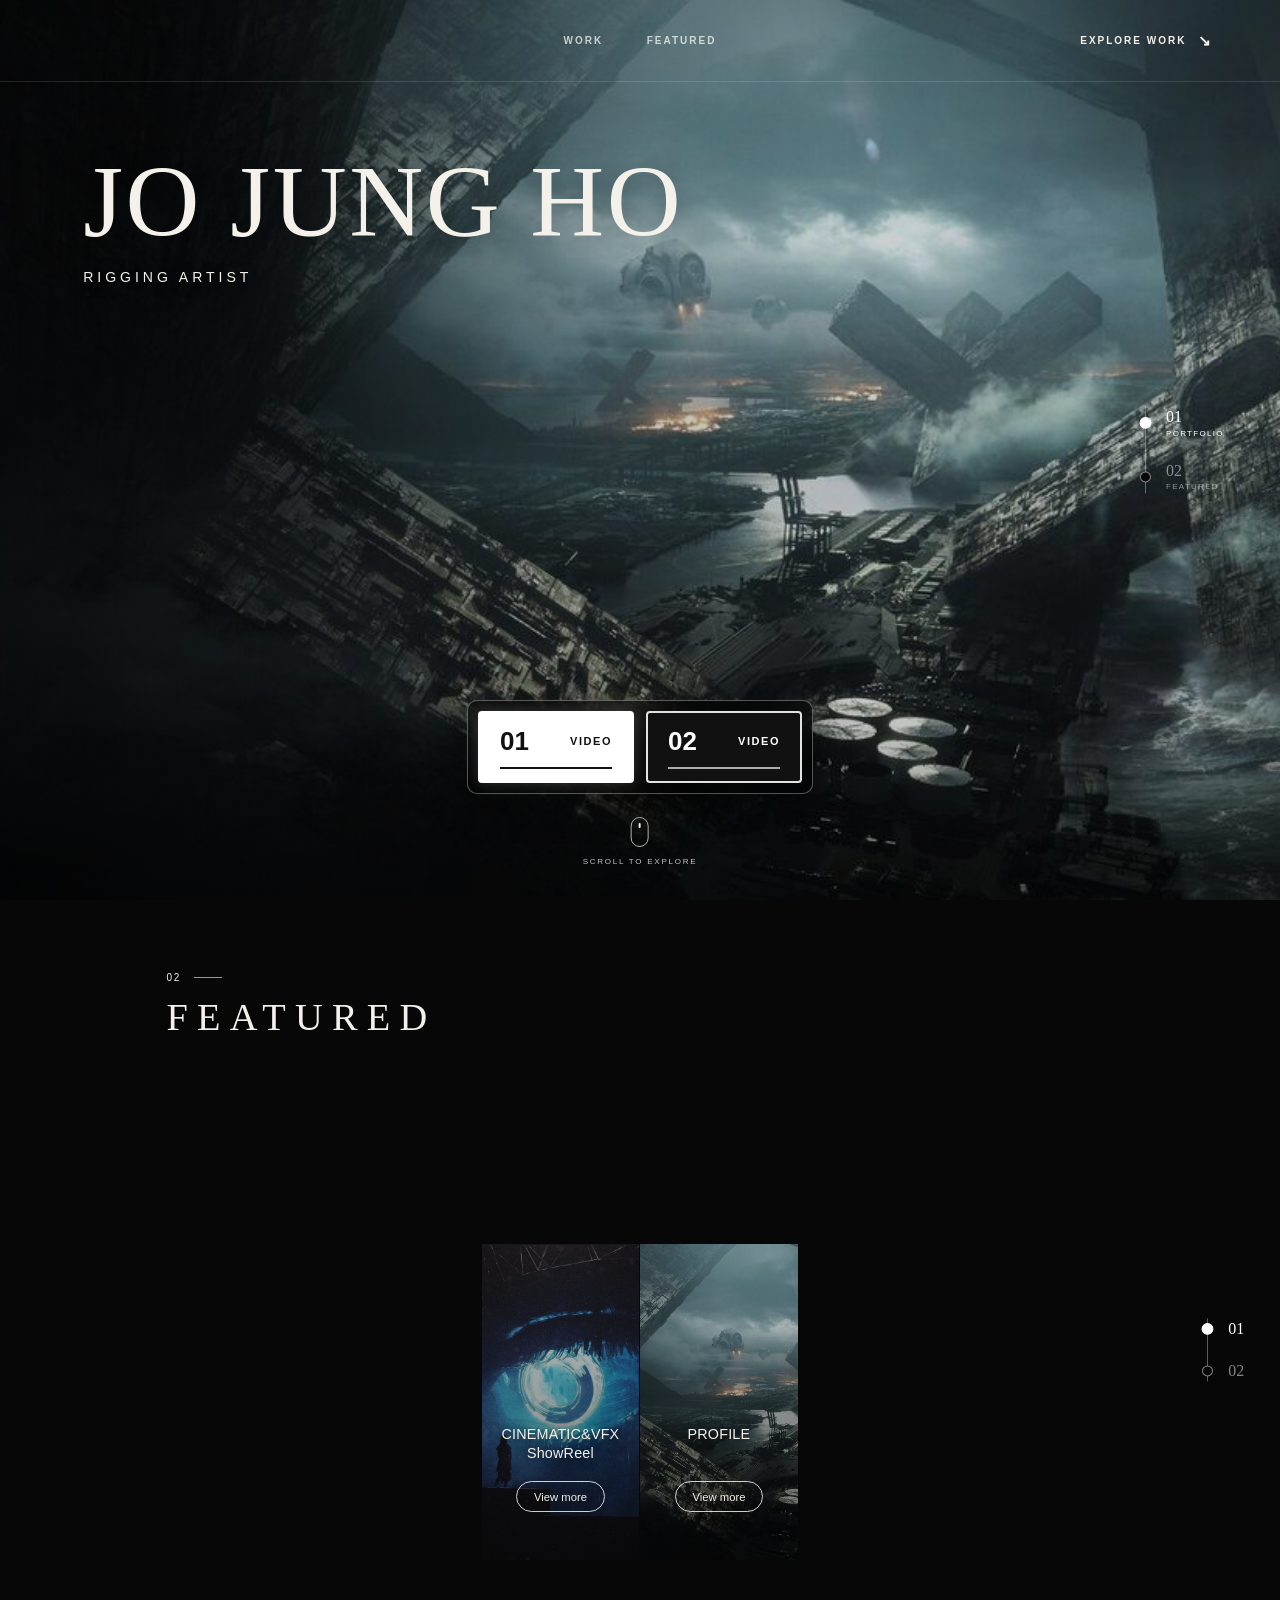
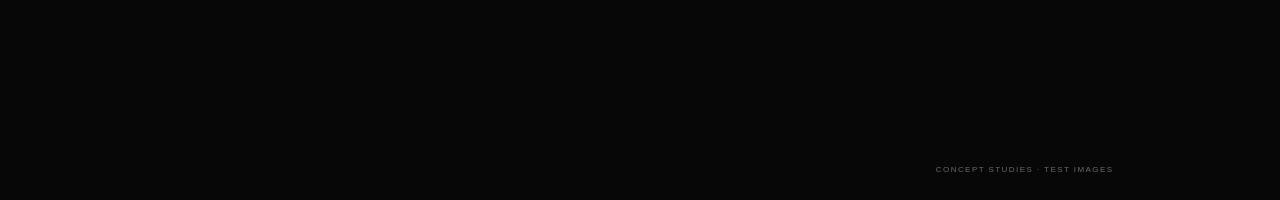
==== index.html @ 609982d5 "https://github.com/jojungho/portfolio8487.git" ====
<!doctype html>
<html lang="en">
  <head>
    <meta charset="UTF-8" />
    <meta name="viewport" content="width=device-width, initial-scale=1" />
    <meta name="theme-color" content="#080808" />
    <meta name="description" content="Jo Jung Ho — Rigging Artist." />
    <title>JO JUNG HO — Rigging Artist</title>
    <link rel="preload" as="image" href="assets/hero-concept.png" fetchpriority="high" />
    <link rel="stylesheet" href="styles.css" />
    <script src="script.js" defer></script>
    <script type="module" src="hero-reels.js"></script>
  </head>
  <body>
    <header class="site-header site-header--home" aria-label="Main navigation">
      <nav class="main-nav">
        <a href="#portfolio">WORK</a>
        <a href="#featured">FEATURED</a>
      </nav>
      <a class="header-contact" href="#featured">EXPLORE WORK <span aria-hidden="true">↘</span></a>
    </header>

    <main>
      <section class="hero page-section" id="portfolio" aria-labelledby="hero-title">
        <div class="hero__poster" role="img" aria-label="A vast ruined sci-fi structure overlooking a misty landscape"></div>
        <video class="hero__video" id="hero-video" data-hero-reel data-src="assets/videos/hero-reel.mp4" muted loop playsinline preload="none" poster="assets/hero-concept.png" aria-hidden="true"></video>
        <video class="hero__video" id="hero-video-2" data-hero-reel data-src="assets/videos/hero-reel-02.mp4" muted loop playsinline preload="none" poster="assets/projects/creature-rigging.png" aria-hidden="true"></video>
        <div class="hero__shade" aria-hidden="true"></div>

        <div class="hero__copy">
          <h1 id="hero-title">JO JUNG HO</h1>
          <p class="hero__role">RIGGING ARTIST</p>
        </div>

        <div class="hero-reels" role="group" aria-label="배경 영상 선택">
          <button class="hero-reels__button is-active" type="button" data-reel-index="0" aria-controls="hero-video" aria-pressed="true" aria-label="첫 번째 배경 영상 선택"><span class="hero-reels__number">01</span><span class="hero-reels__label">VIDEO</span><span class="hero-reels__line" aria-hidden="true"></span></button>
          <button class="hero-reels__button" type="button" data-reel-index="1" aria-controls="hero-video-2" aria-pressed="false" aria-label="두 번째 배경 영상 선택"><span class="hero-reels__number">02</span><span class="hero-reels__label">VIDEO</span><span class="hero-reels__line" aria-hidden="true"></span></button>
        </div>
        <p class="hero-reels__status" id="hero-reel-status" role="status"></p>

        <a class="scroll-cue" href="#featured" aria-label="Scroll to featured work">
          <span class="scroll-cue__mouse"><span></span></span>
          <span class="scroll-cue__label">SCROLL TO EXPLORE</span>
        </a>

        <nav class="section-steps" aria-label="Page sections">
          <a class="section-step is-active" href="#portfolio" data-step="portfolio" aria-current="location">
            <span class="section-step__dot"></span><span class="section-step__number">01</span><span class="section-step__label">PORTFOLIO</span>
          </a>
          <span class="section-steps__line" aria-hidden="true"></span>
          <a class="section-step" href="#featured" data-step="featured">
            <span class="section-step__dot"></span><span class="section-step__number">02</span><span class="section-step__label">FEATURED</span>
          </a>
        </nav>
      </section>

      <section class="featured page-section" id="featured" aria-labelledby="featured-title">
        <div class="featured__inner">
          <div class="featured__heading">
            <div>
              <p class="section-index"><span>02</span><span class="section-index__rule"></span></p>
              <h2 id="featured-title">FEATURED</h2>
            </div>
          </div>

          <div class="project-strip" aria-label="Featured projects">
            <a class="project-card" href="projects/creature-rigging.html" aria-label="Explore CINEMATIC&amp;VFX ShowReel">
              <img class="project-card__image" src="assets/projects/creature-rigging.png" alt="Blue science-fiction eye with a small silhouetted figure" loading="lazy" width="750" height="934" />
              <span class="project-card__content"><span class="project-card__title"><span class="project-card__title-line">CINEMATIC&amp;VFX</span><span class="project-card__title-line">ShowReel</span></span><span class="project-card__action">View more</span></span>
            </a>
            <a class="project-card" href="projects/cloth-simulation.html" aria-label="Explore PROFILE">
              <img class="project-card__image" src="assets/projects/cloth-simulation.png" alt="A ruined science-fiction city shrouded in mist beneath massive structures" loading="lazy" width="1200" height="675" />
              <span class="project-card__content"><span class="project-card__title">PROFILE</span><span class="project-card__action">View more</span></span>
            </a>
          </div>

          <p class="featured__note">CONCEPT STUDIES · TEST IMAGES</p>
        </div>

        <nav class="section-steps section-steps--featured" aria-label="Page sections">
          <a class="section-step" href="#portfolio" data-step="portfolio">
            <span class="section-step__dot"></span><span class="section-step__number">01</span><span class="section-step__label">PORTFOLIO</span>
          </a>
          <span class="section-steps__line" aria-hidden="true"></span>
          <a class="section-step is-active" href="#featured" data-step="featured" aria-current="location">
            <span class="section-step__dot"></span><span class="section-step__number">02</span><span class="section-step__label">FEATURED</span>
          </a>
        </nav>
      </section>
    </main>

  </body>
</html>
---- styles.css ----
:root {
  color-scheme: dark;
  --black: #070707;
  --white: #f4f1eb;
  --muted: rgba(244, 241, 235, 0.62);
  --line: rgba(244, 241, 235, 0.34);
  --serif: 'Bodoni MT', 'Times New Roman', serif;
  --sans: 'Arial', 'Malgun Gothic', sans-serif;
  --featured-width: min(74vw, 1200px);
}

* { box-sizing: border-box; }
[hidden] { display: none !important; }
html { scroll-behavior: smooth; scroll-snap-type: y proximity; background: var(--black); }
body { margin: 0; min-width: 320px; background: var(--black); color: var(--white); font-family: var(--sans); }
body, button, a { -webkit-tap-highlight-color: transparent; }
a { color: inherit; text-decoration: none; }
button { color: inherit; font: inherit; }
::selection { background: #a8462b; color: white; }

.site-header {
  position: absolute;
  z-index: 10;
  top: 0;
  left: 0;
  width: 100%;
  min-height: 82px;
  padding: 0 clamp(24px, 5.2vw, 88px);
  display: flex;
  align-items: center;
  justify-content: space-between;
  border-bottom: 1px solid rgba(255, 255, 255, 0.12);
}
.wordmark { font-family: var(--serif); font-size: 25px; letter-spacing: -0.08em; }
.wordmark span { color: #e4a36f; }
.main-nav { display: flex; gap: clamp(22px, 3.4vw, 56px); margin-left: 8vw; }
.main-nav a, .header-contact { font-size: 10px; font-weight: 600; letter-spacing: 0.2em; transition: color 180ms ease; }
.main-nav a { color: rgba(255, 255, 255, 0.72); }
.main-nav a:hover, .header-contact:hover { color: #e8a779; }
.header-contact { display: inline-flex; align-items: center; gap: 12px; }
.header-contact span { font-size: 15px; }
.site-header--home { justify-content: flex-end; }
.site-header--home .main-nav { position: absolute; left: 50%; margin-left: 0; transform: translateX(-50%); }

.page-section { position: relative; min-height: 100svh; scroll-snap-align: start; overflow: hidden; }
.hero { display: grid; align-items: center; isolation: isolate; background: #171413 url('assets/hero-concept.png') center 54% / cover no-repeat; }
.hero__poster, .hero__video, .hero__shade { position: absolute; inset: 0; width: 100%; height: 100%; }
.hero__poster { z-index: -3; background: url('assets/hero-concept.png') center 54% / cover no-repeat; }
.hero__video { z-index: -2; object-fit: cover; object-position: center 54%; opacity: 0; transition: opacity 600ms ease; }
.hero__video.is-live { opacity: 1; }
.hero__youtube { position: absolute; inset: 0; z-index: -2; overflow: hidden; opacity: 0; pointer-events: none; transition: opacity 600ms ease; }
.hero__youtube.is-live { opacity: 1; }
.hero__youtube iframe { position: absolute; top: 50%; left: 50%; border: 0; transform: translate(-50%, -50%); }
@media (prefers-reduced-motion: reduce) { .hero__youtube { transition: none; } }
.hero__shade { z-index: -1; background: linear-gradient(90deg, rgba(0,0,0,.62) 0%, rgba(0,0,0,.25) 44%, rgba(0,0,0,.08) 100%), linear-gradient(0deg, rgba(0,0,0,.36), transparent 24%, transparent 76%, rgba(0,0,0,.22)); }
.hero__copy { position: absolute; top: clamp(120px, 17svh, 180px); left: clamp(30px, 6.5vw, 112px); width: min(780px, 78vw); margin: 0; padding: 0; text-align: left; text-shadow: 0 2px 24px rgba(0,0,0,.28); }
.eyebrow { margin: 0 0 18px; color: rgba(255,255,255,.7); font-size: 9px; font-weight: 500; letter-spacing: .28em; }
.hero h1 { margin: 0 0 18px; font-family: var(--serif); font-size: clamp(56px, 8vw, 128px); font-weight: 400; line-height: .96; letter-spacing: .025em; }
.hero__role { margin: 0; font-size: clamp(11px, 1.1vw, 15px); font-weight: 500; letter-spacing: .28em; }
.hero__role--secondary { margin-top: 9px; color: rgba(255,255,255,.78); font-size: clamp(10px, .9vw, 12px); letter-spacing: .34em; }

.hero-reels { position: absolute; z-index: 6; left: 50%; bottom: max(106px, calc(env(safe-area-inset-bottom) + 90px)); transform: translateX(-50%); display: flex; gap: 12px; padding: 10px; border: 1px solid rgba(255,255,255,.32); border-radius: 10px; background: rgba(0,0,0,.64); backdrop-filter: blur(14px); box-shadow: 0 10px 36px rgba(0,0,0,.48); }
.hero-reels__button { min-width: 156px; min-height: 72px; display: grid; grid-template-columns: auto 1fr; align-items: center; column-gap: 20px; row-gap: 12px; padding: 15px 20px 12px; border: 2px solid rgba(255,255,255,.88); border-radius: 4px; background: #111; color: #fff; cursor: pointer; transition: background 220ms ease, color 220ms ease, border-color 220ms ease; }
.hero-reels__number { font-size: 26px; font-weight: 600; font-variant-numeric: tabular-nums; line-height: 1; }
.hero-reels__label { font-size: 11px; font-weight: 600; letter-spacing: .14em; text-align: right; }
.hero-reels__line { grid-column: 1 / -1; height: 2px; background: currentColor; opacity: .65; }
.hero-reels__button:hover { color: white; border-color: #fff; background: #303030; }
.hero-reels__button.is-active { color: #111; border-color: #fff; background: #fff; box-shadow: 0 0 16px rgba(255,255,255,.18); }
.hero-reels__button.is-active .hero-reels__line { opacity: 1; }
.hero-reels__button:focus-visible { outline: 2px solid white; outline-offset: 5px; }
.hero-reels__status { position: absolute; width: 1px; height: 1px; margin: -1px; overflow: hidden; clip-path: inset(50%); white-space: nowrap; }

.scroll-cue { position: absolute; bottom: 34px; left: 50%; display: grid; justify-items: center; gap: 10px; transform: translateX(-50%); color: rgba(255,255,255,.76); }
.scroll-cue__mouse { width: 18px; height: 30px; display: grid; justify-items: center; border: 1px solid rgba(255,255,255,.7); border-radius: 12px; padding-top: 5px; }
.scroll-cue__mouse span { width: 2px; height: 5px; border-radius: 2px; background: white; animation: scroll-dot 1.5s ease-in-out infinite; }
.scroll-cue__label { font-size: 8px; letter-spacing: .22em; }
@keyframes scroll-dot { 0%, 100% { transform: translateY(0); opacity: .9; } 65% { transform: translateY(7px); opacity: .1; } }

.section-steps { position: absolute; z-index: 5; top: 50%; right: clamp(20px, 4.4vw, 76px); display: flex; flex-direction: column; gap: 0; transform: translateY(-50%); }
.section-steps::before { position: absolute; top: 10px; bottom: 10px; left: 5px; width: 1px; background: rgba(255,255,255,.34); content: ''; }
.section-step { position: relative; display: grid; grid-template-columns: 14px auto; grid-template-rows: auto auto; column-gap: 12px; padding: 12px 0; color: rgba(255,255,255,.5); transition: color 180ms ease; }
.section-step:hover, .section-step.is-active { color: white; }
.section-step__dot { z-index: 1; grid-column: 1; grid-row: 1 / span 2; align-self: center; width: 11px; height: 11px; border: 1px solid currentColor; border-radius: 50%; background: var(--black); transition: background 180ms ease, transform 180ms ease; }
.section-step.is-active .section-step__dot { background: white; transform: scale(1.08); }
.section-step__number { grid-column: 2; font-family: var(--serif); font-size: 16px; line-height: 1.1; }
.section-step__label { grid-column: 2; margin-top: 3px; font-size: 8px; letter-spacing: .16em; }

.featured { display: grid; align-items: stretch; background: var(--black); isolation: isolate; }
.featured__inner { width: 100%; min-height: 100svh; padding: clamp(58px, 8vh, 94px) 0 26px; display: flex; flex-direction: column; align-items: center; }
.featured__heading { width: var(--featured-width); display: flex; justify-content: space-between; align-items: end; }
.section-index { display: flex; align-items: center; gap: 13px; margin: 0 0 12px; font-size: 10px; letter-spacing: .18em; }
.section-index__rule { width: 28px; height: 1px; background: rgba(255,255,255,.58); }
.featured h2 { margin: 0; font-family: var(--serif); font-size: clamp(26px, 3vw, 42px); font-weight: 400; letter-spacing: .24em; }
.featured__intro { margin: 0 0 2px; color: var(--muted); font-size: 11px; line-height: 1.8; letter-spacing: .04em; text-align: right; }
.project-strip { width: calc(var(--featured-width) / 3); aspect-ratio: 1 / 1; margin: auto 0; display: grid; grid-template-columns: repeat(2, minmax(0, 1fr)); overflow: visible; background: #151515; }
.project-card { --card-scale: 1; --card-tilt-y: 0deg; position: relative; isolation: isolate; z-index: 0; min-width: 0; display: flex; align-items: end; overflow: hidden; padding: clamp(10px, 1.1vw, 18px); border-right: 1px solid #080808; text-align: center; transform-origin: center; transform: perspective(850px) rotateY(var(--card-tilt-y)) scale(var(--card-scale)); transition: transform 400ms cubic-bezier(.2,.65,.3,1), box-shadow 400ms ease; }
.project-card:last-child { border-right: 0; }
.project-card::after { content: ''; position: absolute; inset: 0; z-index: -1; background: linear-gradient(180deg, rgba(0,0,0,.16) 25%, rgba(0,0,0,.28) 55%, rgba(0,0,0,.5) 100%); }
.project-card__image { position: absolute; inset: 0; z-index: -2; width: 100%; height: 100%; object-fit: cover; object-position: center; filter: brightness(.85); }
.project-card:focus-visible { --card-scale: 1.06; outline: 2px solid white; outline-offset: 3px; z-index: 3; }
.project-card__content { position: absolute; right: 8%; bottom: 15%; left: 8%; display: grid; justify-items: center; gap: clamp(14px, 1.5vw, 24px); }
.project-card__title { min-height: 2.6em; display: block; font-family: var(--sans); font-size: clamp(12px, 1.12vw, 18px); font-weight: 400; letter-spacing: .015em; line-height: 1.3; text-shadow: 0 1px 12px rgba(0,0,0,.55); }
.project-card__title-line { display: block; white-space: nowrap; }
.project-card__action { max-width: 100%; min-height: 31px; display: inline-flex; align-items: center; justify-content: center; padding: 6px clamp(12px, 1.3vw, 22px); border: 1px solid rgba(255,255,255,.8); border-radius: 999px; font-size: clamp(10px, .88vw, 14px); font-weight: 400; letter-spacing: 0; white-space: nowrap; background: transparent; }
@media (hover: hover) and (pointer: fine) {
  .project-card:hover { --card-scale: 1.06; z-index: 3; box-shadow: 0 10px 28px rgba(0,0,0,.22); }
  .project-card.is-tilting { transition: transform 160ms ease-out, box-shadow 400ms ease; }
}
.featured__note { width: var(--featured-width); margin: 0; color: rgba(255,255,255,.4); font-size: 8px; letter-spacing: .18em; text-align: right; }
.section-steps--featured { right: 2.8vw; }
.section-steps--featured .section-step__label { display: none; }

@media (min-width: 1500px) {
  :root { --featured-width: min(72vw, 1200px); }
}

@media (max-width: 900px) {
  .site-header { min-height: 68px; padding-inline: 24px; }
  .main-nav { gap: 20px; margin-left: 0; }
  .main-nav a, .header-contact { font-size: 8px; letter-spacing: .14em; }
  .header-contact { display: none; }
  .hero__copy { width: min(78vw, 680px); top: clamp(112px, 18svh, 170px); left: 8vw; }
  .section-steps { right: 18px; }
  .section-step { column-gap: 8px; }
  .section-step__label { font-size: 7px; }
  .featured__heading, .featured__note { width: 84vw; }
  .project-strip { width: 56vw; aspect-ratio: auto; height: min(52svh, 500px); padding-block: 20px; grid-template-columns: repeat(2, minmax(28vw, 1fr)); overflow-x: auto; overflow-y: hidden; scroll-snap-type: x mandatory; scrollbar-width: thin; scrollbar-color: #4a4a4a #111; background: transparent; }
  .project-card { padding: 18px; scroll-snap-align: start; }
  .project-card__title { font-size: 15px; }
  .project-card__action { min-height: 32px; padding-inline: 18px; font-size: 12px; }
  .section-steps--featured { right: 12px; }
}

@media (max-width: 620px) {
  html { scroll-snap-type: y proximity; }
  .site-header { min-height: 64px; padding-inline: 18px; }
  .wordmark { font-size: 21px; }
  .main-nav { gap: 14px; }
  .main-nav a { font-size: 7px; letter-spacing: .1em; }
  .hero { background-position: 56% center; }
  .hero__poster { background-position: 56% center; }
  .hero__video { object-position: 56% center; }
  .hero__shade { background: linear-gradient(90deg, rgba(0,0,0,.58), rgba(0,0,0,.15)), linear-gradient(0deg, rgba(0,0,0,.42), transparent 30%); }
  .hero__copy { width: 86vw; top: clamp(110px, 20svh, 160px); left: 7vw; }
  .eyebrow { font-size: 7px; margin-bottom: 14px; }
  .hero h1 { font-size: clamp(44px, 13vw, 72px); }
  .hero__role { font-size: 9px; letter-spacing: .18em; }
  .hero__role--secondary { font-size: 8px; }
  .hero-reels { bottom: max(94px, calc(env(safe-area-inset-bottom) + 82px)); gap: 10px; padding: 8px; }
  .hero-reels__button { min-width: 128px; min-height: 64px; padding: 13px 16px 10px; column-gap: 15px; row-gap: 10px; }
  .hero-reels__number { font-size: 23px; }
  .hero-reels__label { font-size: 10px; }
  .scroll-cue { bottom: 23px; }
  .scroll-cue__label { font-size: 7px; }
  .section-steps { right: 12px; }
  .section-step { grid-template-columns: 12px auto; column-gap: 6px; padding-block: 9px; }
  .section-step__dot { width: 9px; height: 9px; }
  .section-step__number { font-size: 13px; }
  .section-step__label { max-width: 54px; font-size: 6px; letter-spacing: .08em; }
  .featured__inner { min-height: 100svh; padding: 76px 0 22px; }
  .featured__heading { width: calc(100% - 48px); align-items: end; }
  .featured h2 { font-size: 26px; letter-spacing: .18em; }
  .featured__intro { max-width: 46%; font-size: 8px; line-height: 1.6; }
  .section-index { margin-bottom: 8px; font-size: 8px; }
  .section-index__rule { width: 20px; }
  .project-strip { width: calc(100% - 48px); height: 56svh; max-height: 560px; grid-template-columns: repeat(2, minmax(62vw, 1fr)); }
  .project-card { padding: 20px; }
  .project-card__content { gap: 22px; }
  .project-card__title { font-size: 19px; letter-spacing: .015em; }
  .project-card__action { min-height: 36px; padding-inline: 22px; font-size: 14px; }
  .featured__note { width: calc(100% - 48px); font-size: 6px; letter-spacing: .1em; }
  .section-steps--featured { right: 6px; }
  .section-steps--featured .section-step__number { display: none; }
}

@media (prefers-reduced-motion: reduce) {
  *, *::before, *::after { scroll-behavior: auto !important; animation-duration: .01ms !important; animation-iteration-count: 1 !important; transition-duration: .01ms !important; }
  .project-card { --card-tilt-y: 0deg !important; }
}
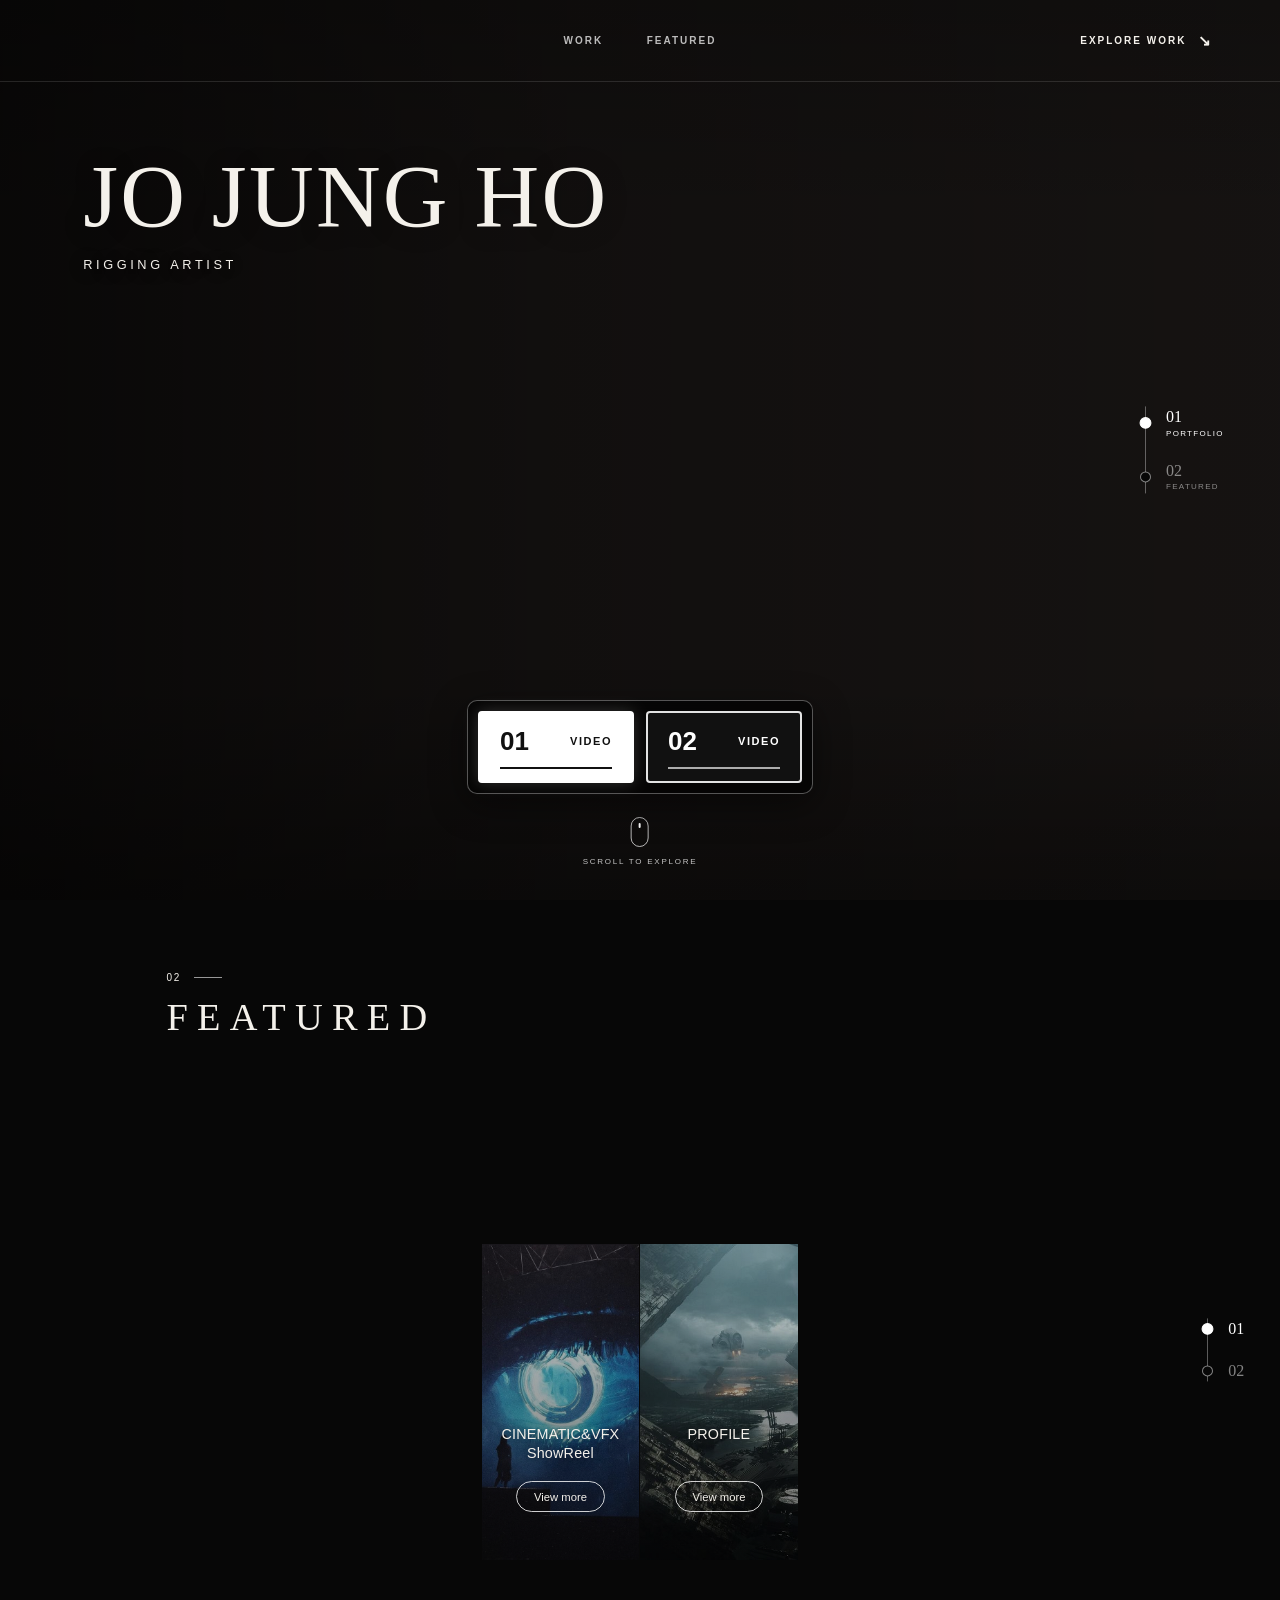
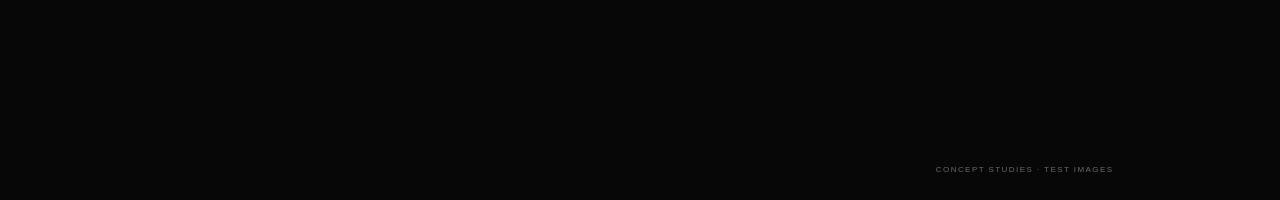
==== commit 593d9d01: "Add local portfolio support" ====
--- a/index.html
+++ b/index.html
@@ -6,7 +6,6 @@
     <meta name="theme-color" content="#080808" />
     <meta name="description" content="Jo Jung Ho — Rigging Artist." />
     <title>JO JUNG HO — Rigging Artist</title>
-    <link rel="preload" as="image" href="assets/hero-concept.png" fetchpriority="high" />
     <link rel="stylesheet" href="styles.css" />
     <script src="script.js" defer></script>
     <script type="module" src="hero-reels.js"></script>
@@ -22,9 +21,9 @@
 
     <main>
       <section class="hero page-section" id="portfolio" aria-labelledby="hero-title">
-        <div class="hero__poster" role="img" aria-label="A vast ruined sci-fi structure overlooking a misty landscape"></div>
-        <video class="hero__video" id="hero-video" data-hero-reel data-src="assets/videos/hero-reel.mp4" muted loop playsinline preload="none" poster="assets/hero-concept.png" aria-hidden="true"></video>
-        <video class="hero__video" id="hero-video-2" data-hero-reel data-src="assets/videos/hero-reel-02.mp4" muted loop playsinline preload="none" poster="assets/projects/creature-rigging.png" aria-hidden="true"></video>
+        <div class="hero__poster" aria-hidden="true"></div>
+        <video class="hero__video" id="hero-video" data-hero-reel data-src="assets/videos/hero-reel.mp4" muted loop playsinline preload="none" aria-hidden="true"></video>
+        <video class="hero__video" id="hero-video-2" data-hero-reel data-src="assets/videos/hero-reel-02.mp4" muted loop playsinline preload="none" aria-hidden="true"></video>
         <div class="hero__shade" aria-hidden="true"></div>
 
         <div class="hero__copy">
--- a/styles.css
+++ b/styles.css
@@ -43,9 +43,9 @@
 .site-header--home .main-nav { position: absolute; left: 50%; margin-left: 0; transform: translateX(-50%); }
 
 .page-section { position: relative; min-height: 100svh; scroll-snap-align: start; overflow: hidden; }
-.hero { display: grid; align-items: center; isolation: isolate; background: #171413 url('assets/hero-concept.png') center 54% / cover no-repeat; }
+.hero { display: grid; align-items: center; isolation: isolate; background: #171413; }
 .hero__poster, .hero__video, .hero__shade { position: absolute; inset: 0; width: 100%; height: 100%; }
-.hero__poster { z-index: -3; background: url('assets/hero-concept.png') center 54% / cover no-repeat; }
+.hero__poster { z-index: -3; background: #171413; }
 .hero__video { z-index: -2; object-fit: cover; object-position: center 54%; opacity: 0; transition: opacity 600ms ease; }
 .hero__video.is-live { opacity: 1; }
 .hero__youtube { position: absolute; inset: 0; z-index: -2; overflow: hidden; opacity: 0; pointer-events: none; transition: opacity 600ms ease; }
@@ -55,8 +55,8 @@
 .hero__shade { z-index: -1; background: linear-gradient(90deg, rgba(0,0,0,.62) 0%, rgba(0,0,0,.25) 44%, rgba(0,0,0,.08) 100%), linear-gradient(0deg, rgba(0,0,0,.36), transparent 24%, transparent 76%, rgba(0,0,0,.22)); }
 .hero__copy { position: absolute; top: clamp(120px, 17svh, 180px); left: clamp(30px, 6.5vw, 112px); width: min(780px, 78vw); margin: 0; padding: 0; text-align: left; text-shadow: 0 2px 24px rgba(0,0,0,.28); }
 .eyebrow { margin: 0 0 18px; color: rgba(255,255,255,.7); font-size: 9px; font-weight: 500; letter-spacing: .28em; }
-.hero h1 { margin: 0 0 18px; font-family: var(--serif); font-size: clamp(56px, 8vw, 128px); font-weight: 400; line-height: .96; letter-spacing: .025em; }
-.hero__role { margin: 0; font-size: clamp(11px, 1.1vw, 15px); font-weight: 500; letter-spacing: .28em; }
+.hero h1 { margin: 0 0 18px; font-family: var(--serif); font-size: clamp(50px, 7vw, 112px); font-weight: 400; line-height: .96; letter-spacing: .025em; }
+.hero__role { margin: 0; font-size: clamp(10px, 1vw, 14px); font-weight: 500; letter-spacing: .28em; }
 .hero__role--secondary { margin-top: 9px; color: rgba(255,255,255,.78); font-size: clamp(10px, .9vw, 12px); letter-spacing: .34em; }
 
 .hero-reels { position: absolute; z-index: 6; left: 50%; bottom: max(106px, calc(env(safe-area-inset-bottom) + 90px)); transform: translateX(-50%); display: flex; gap: 12px; padding: 10px; border: 1px solid rgba(255,255,255,.32); border-radius: 10px; background: rgba(0,0,0,.64); backdrop-filter: blur(14px); box-shadow: 0 10px 36px rgba(0,0,0,.48); }
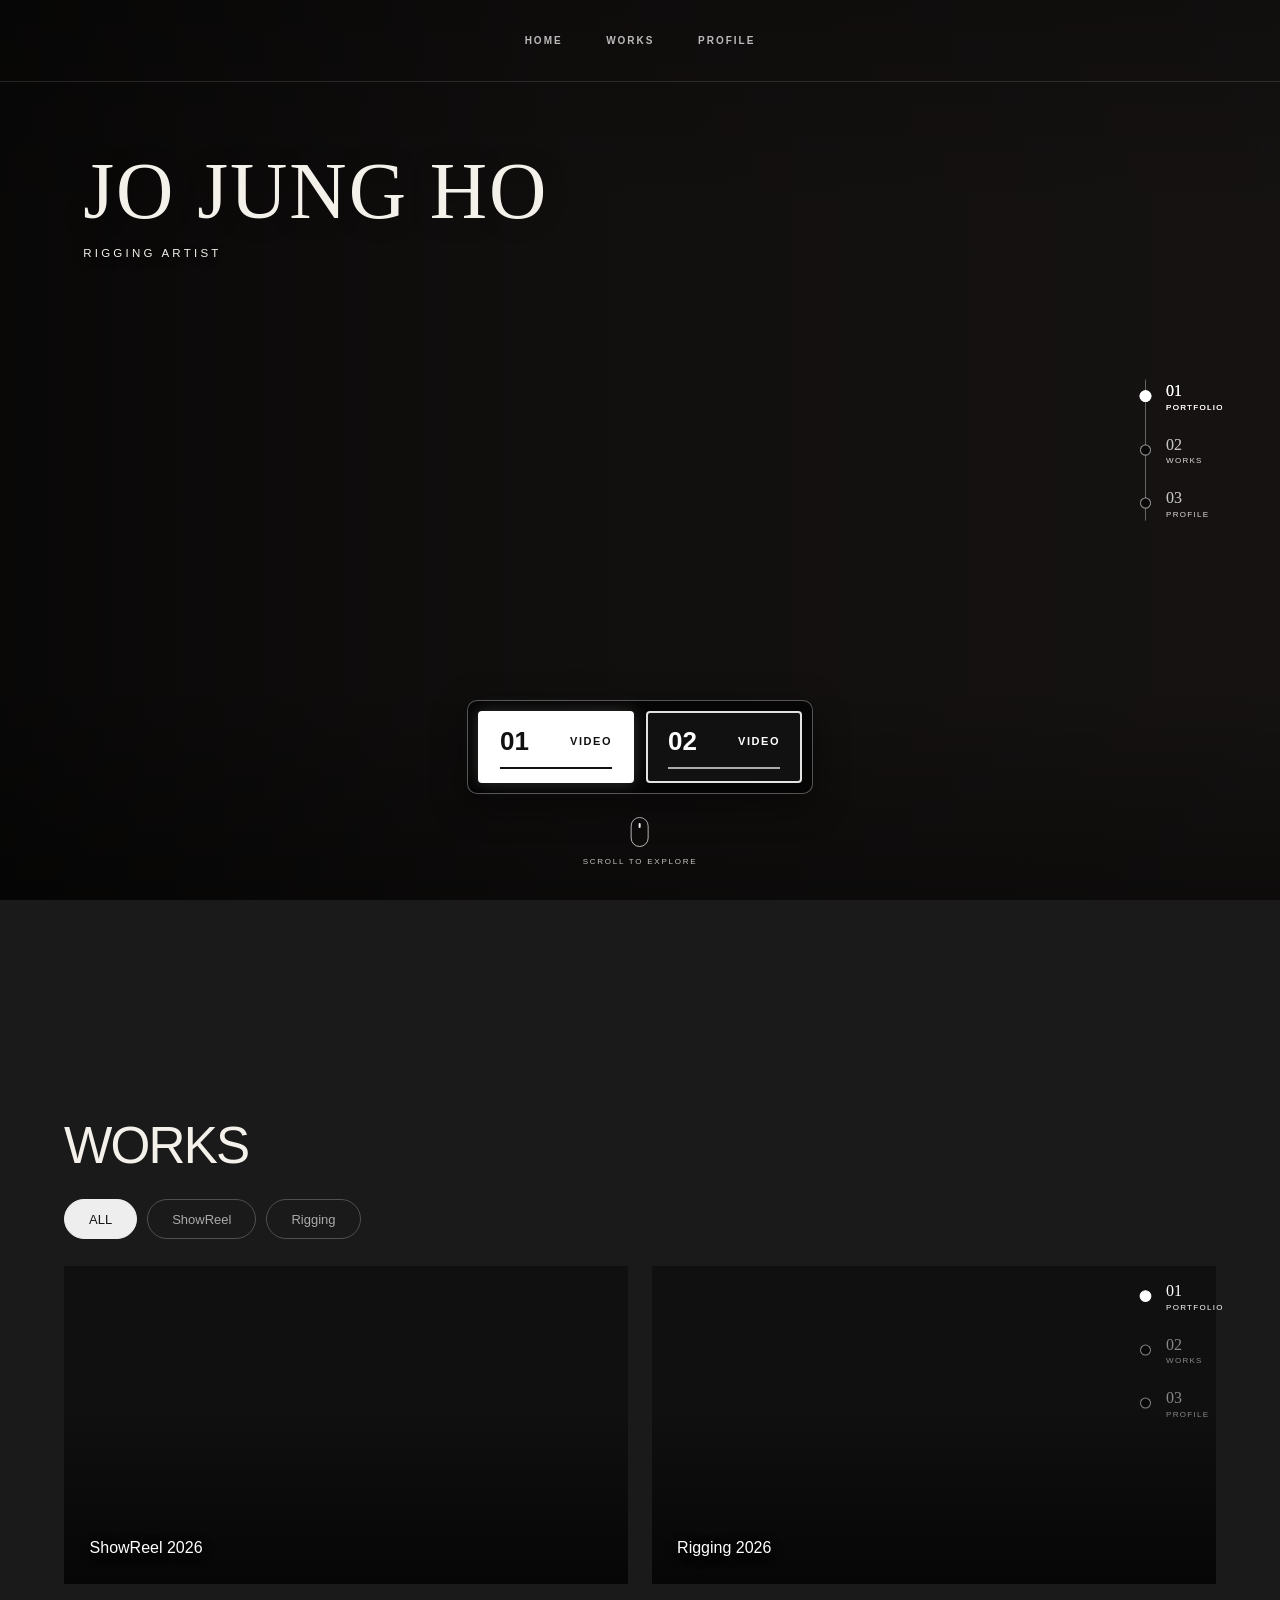
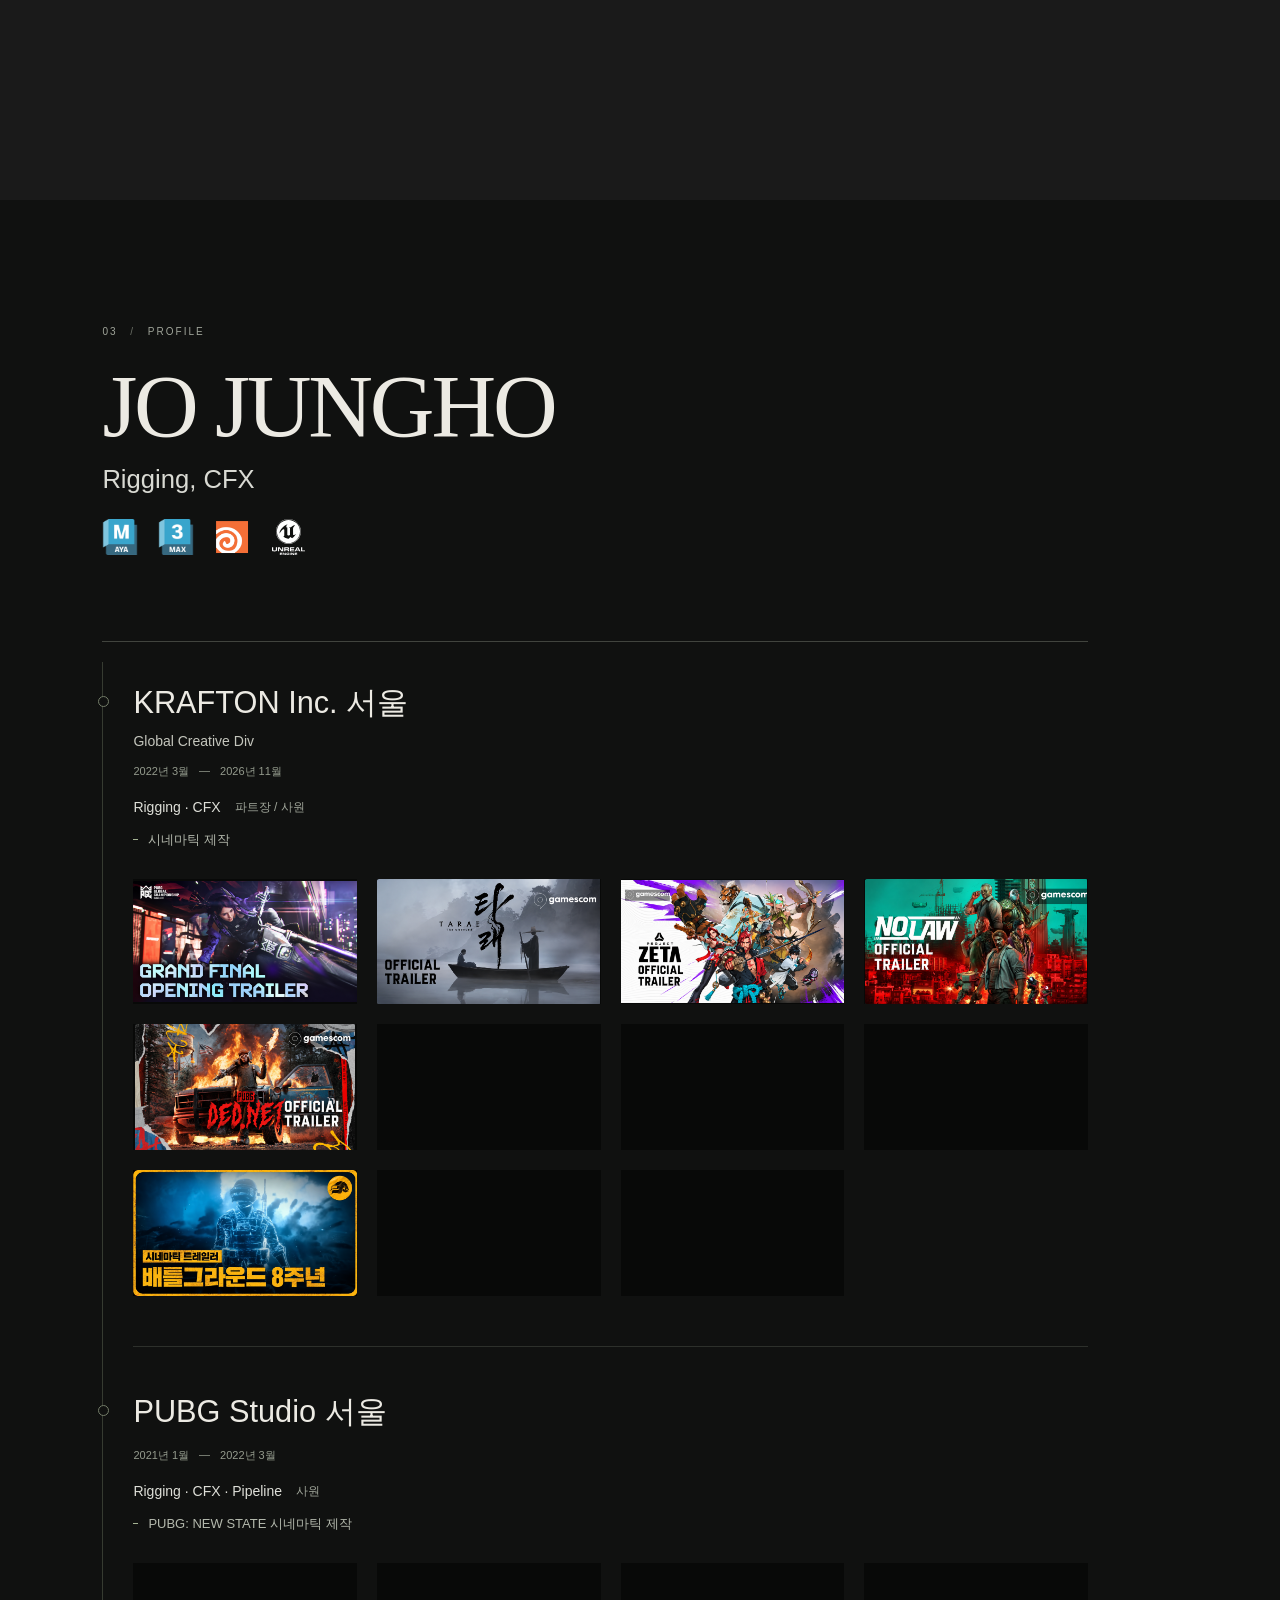
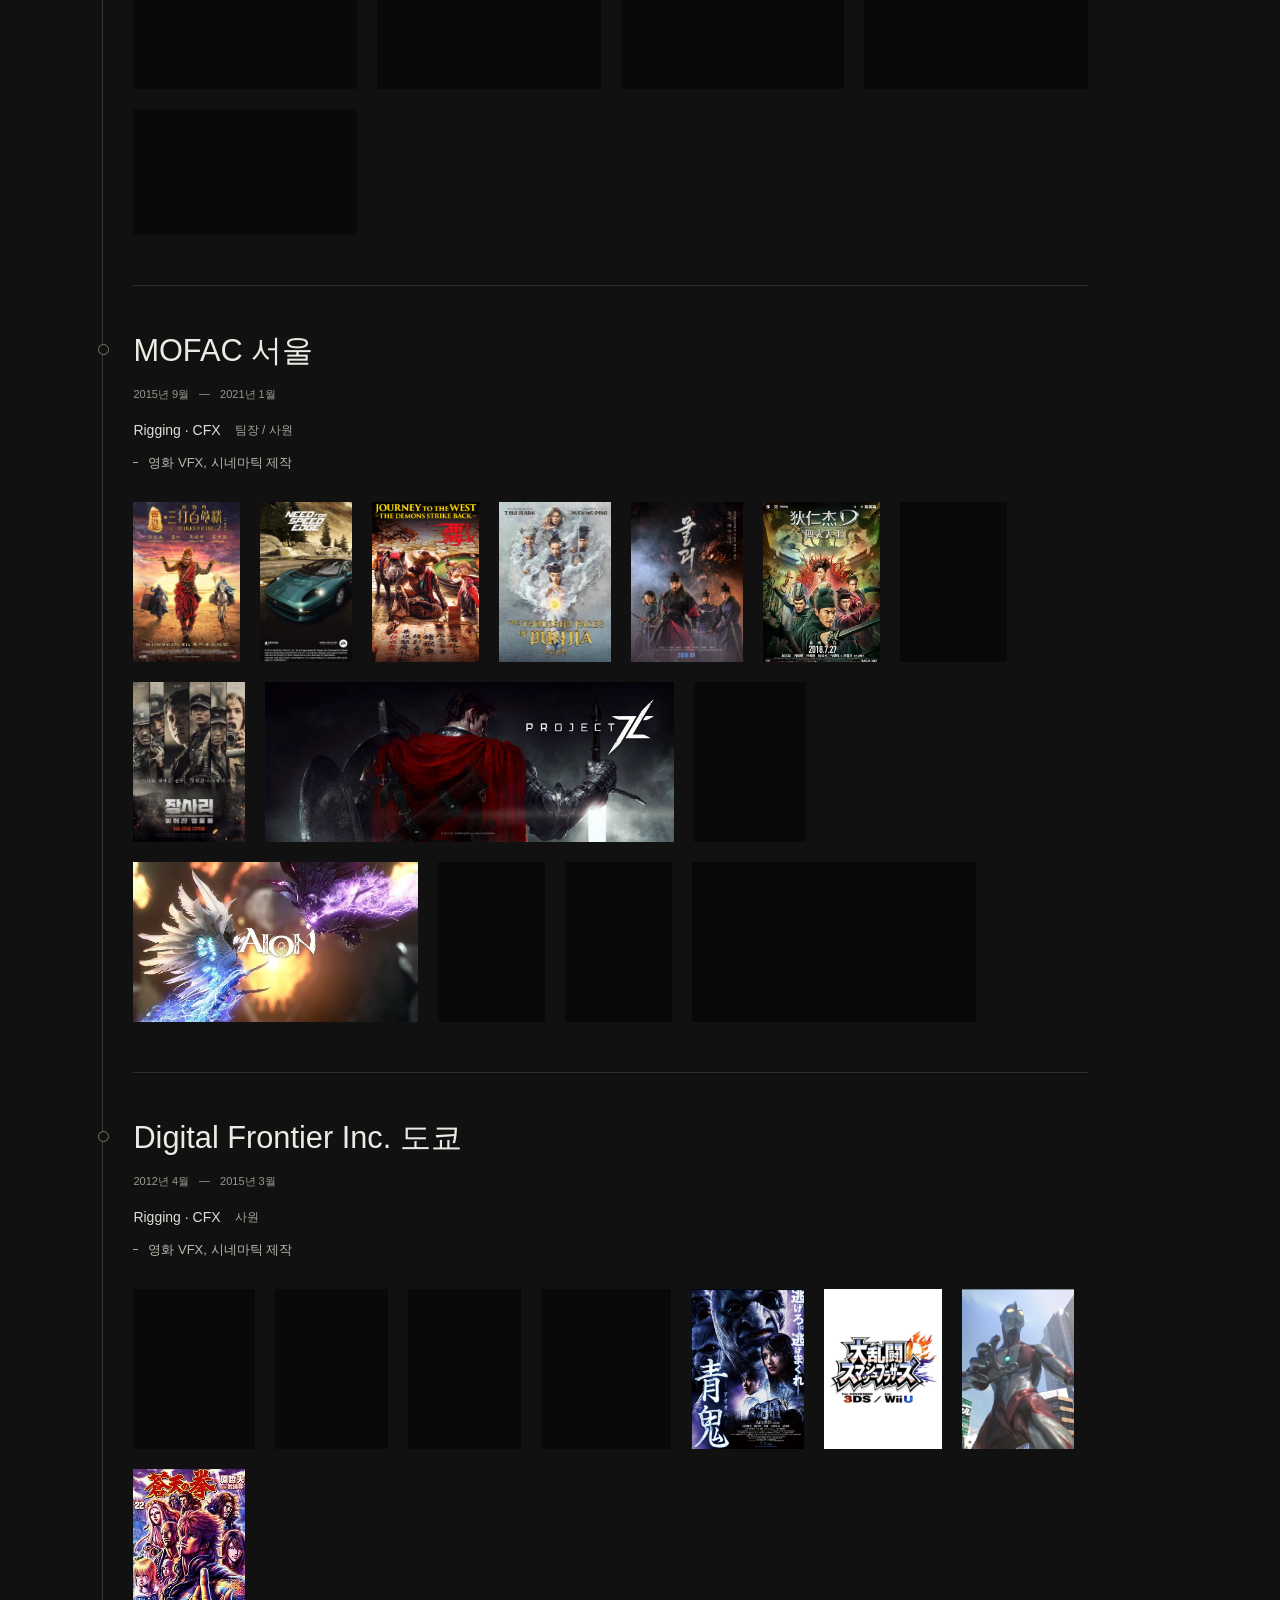
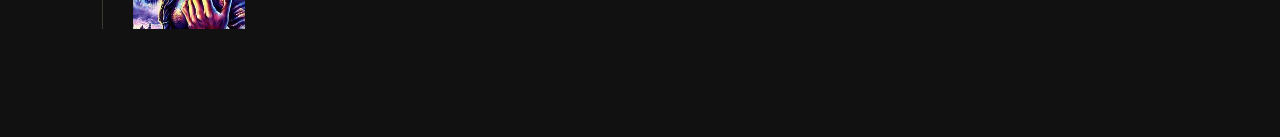
==== commit 26d040db: "Update portfolio layout and video visibility" ====
--- a/index.html
+++ b/index.html
@@ -6,17 +6,20 @@
     <meta name="theme-color" content="#080808" />
     <meta name="description" content="Jo Jung Ho — Rigging Artist." />
     <title>JO JUNG HO — Rigging Artist</title>
+    <link rel="stylesheet" href="project.css" />
     <link rel="stylesheet" href="styles.css" />
     <script src="script.js" defer></script>
     <script type="module" src="hero-reels.js"></script>
+    <script type="module" src="portfolio-content.js"></script>
+    <script type="module" src="profile-content.js"></script>
   </head>
   <body>
     <header class="site-header site-header--home" aria-label="Main navigation">
       <nav class="main-nav">
-        <a href="#portfolio">WORK</a>
-        <a href="#featured">FEATURED</a>
+        <a href="#portfolio">HOME</a>
+        <a href="#featured">WORKS</a>
+        <a href="#profile">PROFILE</a>
       </nav>
-      <a class="header-contact" href="#featured">EXPLORE WORK <span aria-hidden="true">↘</span></a>
     </header>
 
     <main>
@@ -48,42 +51,65 @@
           </a>
           <span class="section-steps__line" aria-hidden="true"></span>
           <a class="section-step" href="#featured" data-step="featured">
-            <span class="section-step__dot"></span><span class="section-step__number">02</span><span class="section-step__label">FEATURED</span>
+            <span class="section-step__dot"></span><span class="section-step__number">02</span><span class="section-step__label">WORKS</span>
+          </a>
+          <a class="section-step" href="#profile" data-step="profile">
+            <span class="section-step__dot"></span><span class="section-step__number">03</span><span class="section-step__label">PROFILE</span>
           </a>
         </nav>
       </section>
 
-      <section class="featured page-section" id="featured" aria-labelledby="featured-title">
-        <div class="featured__inner">
-          <div class="featured__heading">
-            <div>
-              <p class="section-index"><span>02</span><span class="section-index__rule"></span></p>
-              <h2 id="featured-title">FEATURED</h2>
-            </div>
+      <section class="project-works project-works--tiles home-works page-section" id="featured" aria-labelledby="works-title">
+        <div class="project-container">
+          <div class="works-heading">
+            <h2 id="works-title">WORKS</h2>
+            <a class="works-manage" href="admin/?category=game-cinematic" data-local-video-manager hidden>영상 관리 <span aria-hidden="true">↗</span></a>
           </div>
-
-          <div class="project-strip" aria-label="Featured projects">
-            <a class="project-card" href="projects/creature-rigging.html" aria-label="Explore CINEMATIC&amp;VFX ShowReel">
-              <img class="project-card__image" src="assets/projects/creature-rigging.png" alt="Blue science-fiction eye with a small silhouetted figure" loading="lazy" width="750" height="934" />
-              <span class="project-card__content"><span class="project-card__title"><span class="project-card__title-line">CINEMATIC&amp;VFX</span><span class="project-card__title-line">ShowReel</span></span><span class="project-card__action">View more</span></span>
-            </a>
-            <a class="project-card" href="projects/cloth-simulation.html" aria-label="Explore PROFILE">
-              <img class="project-card__image" src="assets/projects/cloth-simulation.png" alt="A ruined science-fiction city shrouded in mist beneath massive structures" loading="lazy" width="1200" height="675" />
-              <span class="project-card__content"><span class="project-card__title">PROFILE</span><span class="project-card__action">View more</span></span>
-            </a>
+          <div class="works-filters" role="group" aria-label="Works category" data-works-filters>
+            <button type="button" data-work-filter="all" aria-pressed="true" aria-controls="home-works-grid">ALL</button>
+            <button type="button" data-work-filter="showreel" aria-pressed="false" aria-controls="home-works-grid">ShowReel</button>
+            <button type="button" data-work-filter="rigging" aria-pressed="false" aria-controls="home-works-grid">Rigging</button>
           </div>
-
-          <p class="featured__note">CONCEPT STUDIES · TEST IMAGES</p>
+          <div class="works-grid works-grid--video works-grid--filterable" id="home-works-grid" data-works-category="game-cinematic" data-homepage-works></div>
+          <p class="works-empty" data-works-empty role="status" hidden>No works in this category yet.</p>
         </div>
-
-        <nav class="section-steps section-steps--featured" aria-label="Page sections">
+        <nav class="section-steps" aria-label="Page sections">
           <a class="section-step" href="#portfolio" data-step="portfolio">
             <span class="section-step__dot"></span><span class="section-step__number">01</span><span class="section-step__label">PORTFOLIO</span>
           </a>
           <span class="section-steps__line" aria-hidden="true"></span>
           <a class="section-step is-active" href="#featured" data-step="featured" aria-current="location">
-            <span class="section-step__dot"></span><span class="section-step__number">02</span><span class="section-step__label">FEATURED</span>
+            <span class="section-step__dot"></span><span class="section-step__number">02</span><span class="section-step__label">WORKS</span>
           </a>
+          <a class="section-step" href="#profile" data-step="profile">
+            <span class="section-step__dot"></span><span class="section-step__number">03</span><span class="section-step__label">PROFILE</span>
+          </a>
+        </nav>
+      </section>
+      <section class="home-profile page-section" id="profile" aria-labelledby="profile-title">
+        <div class="home-profile__content">
+          <div class="home-profile__intro">
+            <p class="home-profile__eyebrow">03 <span aria-hidden="true">/</span> PROFILE</p>
+            <h2 id="profile-title">JO JUNGHO</h2>
+            <p class="home-profile__specialty">Rigging, CFX</p>
+            <ul class="home-profile__software" aria-label="사용 소프트웨어">
+              <li><img src="assets/software/maya.png" alt="Maya" width="40" height="40" /></li>
+              <li><img src="assets/software/3ds-max.png" alt="3ds Max" width="40" height="40" /></li>
+              <li><img src="assets/software/houdini.png" alt="Houdini" width="40" height="40" /></li>
+              <li><img src="assets/software/unreal-engine.svg" alt="Unreal Engine" width="40" height="40" /></li>
+            </ul>
+          </div>
+          <section class="home-profile__experience" id="profile-experience" aria-label="경력 및 주요 작업">
+            <ol class="career-list" data-profile-careers>
+              <li class="career-entry"><article><h3>KRAFTON Inc.</h3><p>Rigging · CFX</p></article></li>
+            </ol>
+          </section>
+        </div>
+        <nav class="section-steps" aria-label="Page sections">
+          <a class="section-step" href="#portfolio" data-step="portfolio"><span class="section-step__dot"></span><span class="section-step__number">01</span><span class="section-step__label">PORTFOLIO</span></a>
+          <span class="section-steps__line" aria-hidden="true"></span>
+          <a class="section-step" href="#featured" data-step="featured"><span class="section-step__dot"></span><span class="section-step__number">02</span><span class="section-step__label">WORKS</span></a>
+          <a class="section-step is-active" href="#profile" data-step="profile" aria-current="location"><span class="section-step__dot"></span><span class="section-step__number">03</span><span class="section-step__label">PROFILE</span></a>
         </nav>
       </section>
     </main>
--- a/project.css
+++ b/project.css
@@ -0,0 +1,213 @@
+html { scroll-snap-type: none; }
+body.project-page { background: #151515; }
+.project-page a:focus-visible, .project-page button:focus-visible, .study-gallery__track:focus-visible { outline: 2px solid #f3eee5; outline-offset: 5px; }
+.skip-link { position: fixed; top: 12px; left: 12px; z-index: 100; padding: 12px 20px; background: #f3eee5; color: #151515; transform: translateY(-180%); }
+.skip-link:focus { transform: translateY(0); }
+.project-site-header { border-color: rgba(255,255,255,.18); }
+.project-site-header .wordmark { font-family: var(--sans); font-size: 13px; font-weight: 700; letter-spacing: .12em; }
+.project-site-header .main-nav { margin: 0; }
+.project-site-header .header-contact { font-size: 9px; }
+.project-hero { position: relative; min-height: 660px; height: 78svh; max-height: 1050px; display: flex; align-items: center; isolation: isolate; background: #161616; }
+.project-hero__image, .project-hero::after { position: absolute; inset: 0; width: 100%; height: 100%; }
+.project-hero__image { z-index: -2; object-fit: cover; object-position: center 48%; }
+.project-hero::after { content: ''; z-index: -1; background: linear-gradient(90deg, rgba(0,0,0,.64), rgba(0,0,0,.12) 78%), linear-gradient(0deg, rgba(0,0,0,.7), transparent 40%, rgba(0,0,0,.25)); }
+.project-hero__copy { width: min(1440px, 84%); margin: 0 auto; padding-top: 22px; padding-bottom: 50px; }
+.project-hero__eyebrow { margin: 0 0 22px; font-size: 10px; letter-spacing: .23em; color: rgba(255,255,255,.72); }
+.project-hero h1 { max-width: 900px; margin: 0 0 24px; font-size: clamp(56px, 6.8vw, 112px); line-height: .98; letter-spacing: -.055em; font-weight: 600; }
+.project-hero__subtitle { max-width: 440px; margin: 0; color: rgba(255,255,255,.86); font-size: 14px; line-height: 1.8; letter-spacing: .01em; }
+.project-hero--cinematic { overflow: hidden; }
+.project-hero--cinematic .project-hero__image { transform-origin: 60% 48%; animation: cinematic-background-reveal 6s cubic-bezier(.2,.55,.35,1) both; }
+.project-hero--cinematic .project-hero__copy { animation: cinematic-title-reveal 1.6s cubic-bezier(.22,.61,.36,1) .35s both; }
+.project-hero__initial { color: #00fdff; }
+@keyframes cinematic-background-reveal {
+  from { transform: scale(1.14); }
+  to { transform: scale(1); }
+}
+@keyframes cinematic-title-reveal {
+  from { opacity: 0; transform: translateY(32px); }
+  to { opacity: 1; transform: translateY(0); }
+}
+.category-nav { position: absolute; right: 0; bottom: 0; left: 0; display: grid; grid-template-columns: repeat(6, minmax(0,1fr)); padding-inline: 8%; border-top: 1px solid rgba(255,255,255,.2); background: rgba(0,0,0,.18); }
+.category-nav a { position: relative; min-height: 88px; display: flex; justify-content: center; align-items: center; gap: 12px; padding: 18px 12px; color: rgba(255,255,255,.56); font-size: 10px; font-weight: 600; line-height: 1.6; letter-spacing: .06em; text-align: center; transition: color 180ms ease, background 180ms ease; }
+.category-nav a:hover { color: #fff; background: rgba(255,255,255,.04); }
+.category-nav a[aria-current="page"] { color: #fff; }
+.category-nav a[aria-current="page"]::after { position: absolute; right: 15%; bottom: 0; left: 15%; height: 2px; content: ''; background: #fff; }
+.category-nav__index { color: rgba(255,255,255,.45); font-size: 8px; font-weight: 400; }
+.category-nav a[aria-disabled="true"], .category-nav a[aria-disabled="true"]:hover { color: rgba(255,255,255,.4); background: transparent; cursor: not-allowed; }
+.category-nav a[aria-disabled="true"] .category-nav__index { display: inline; }
+.category-lock-icon { position: relative; display: inline-block; flex: 0 0 auto; width: 11px; height: 9px; margin-top: 4px; border: 1px solid currentColor; border-radius: 2px; }
+.category-lock-icon::before { content: ''; position: absolute; left: 2px; top: -6px; width: 5px; height: 6px; border: 1px solid currentColor; border-bottom: 0; border-radius: 5px 5px 0 0; }
+.category-pager--locked { cursor: not-allowed; }
+.locked-page { background: #101010; }
+.locked-category { min-height: 100svh; display: flex; flex-direction: column; align-items: center; justify-content: center; gap: 24px; padding: 80px 24px; text-align: center; }
+.locked-category .category-lock-icon { color: #999; transform: scale(2); margin-bottom: 18px; }
+.locked-category__number { margin: 0; color: #777; font-size: 12px; letter-spacing: .2em; }
+.locked-category h1 { margin: 0; font-size: clamp(28px, 5vw, 52px); font-weight: 400; letter-spacing: .12em; }
+.locked-category__note { margin: 0 0 14px; color: #999; font-size: 14px; }
+.project-overview { padding: clamp(72px, 9vw, 150px) 0 0; background: #151515; }
+.project-container { width: min(1260px, 80%); margin-inline: auto; }
+.overview-heading { display: grid; grid-template-columns: 1.3fr 1fr; gap: 10%; align-items: end; }
+.project-kicker { margin: 0 0 24px; font-size: 9px; font-weight: 500; letter-spacing: .2em; color: #929292; }
+.overview-heading h2 { max-width: 650px; margin: 0; font-size: clamp(27px, 3vw, 47px); font-weight: 400; line-height: 1.3; letter-spacing: -.035em; }
+.overview-heading__text { max-width: 440px; padding-bottom: 2px; }
+.overview-heading__text p { margin: 0; color: #a4a4a4; font-size: 13px; line-height: 1.9; }
+.overview-heading__text .concept-label { margin-top: 24px; color: #757575; font-size: 8px; letter-spacing: .13em; }
+.study-gallery { margin-top: clamp(50px, 6.5vw, 100px); }
+.study-gallery__track { display: flex; gap: 22px; width: 100%; padding-inline: 14%; overflow-x: auto; overscroll-behavior-x: contain; scroll-snap-type: x mandatory; scrollbar-width: none; }
+.study-gallery__track::-webkit-scrollbar { display: none; }
+.study-gallery__slide { flex: 0 0 100%; min-width: 0; margin: 0; scroll-snap-align: center; }
+.study-gallery__frame { height: clamp(300px, 43vw, 690px); overflow: hidden; background: #252525; }
+.study-gallery__frame img { display: block; width: 100%; height: 100%; object-fit: cover; }
+.study-gallery__slide:nth-child(2) img { transform: scale(1.35); object-position: 35% 40%; }
+.study-gallery__slide:nth-child(3) img { transform: scale(1.7); object-position: 60% 35%; }
+.study-gallery figcaption { margin-top: 18px; color: #777; font-size: 9px; letter-spacing: .12em; }
+.gallery-controls { width: 72%; margin: 24px auto 0; display: flex; align-items: center; justify-content: space-between; }
+.gallery-status { color: #777; font-size: 10px; letter-spacing: .15em; }
+.gallery-status strong { color: #eee; font-weight: 400; }
+.gallery-arrows { display: flex; gap: 9px; }
+.gallery-arrow { width: 44px; height: 44px; border: 1px solid #595959; border-radius: 50%; background: transparent; font-size: 19px; cursor: pointer; transition: background 180ms ease; }
+.gallery-arrow:hover:not(:disabled) { color: #161616; background: #eee; }
+.gallery-arrow:disabled { opacity: .25; cursor: default; }
+.project-capabilities { display: grid; grid-template-columns: repeat(3, minmax(0,1fr)); gap: 50px; padding-block: clamp(70px, 8vw, 126px); }
+.capability { border-top: 1px solid #424242; padding-top: 22px; }
+.capability__number { display: block; margin-bottom: 26px; color: #686868; font-size: 9px; letter-spacing: .12em; }
+.capability h3 { margin: 0 0 14px; font-size: 17px; font-weight: 400; letter-spacing: -.02em; }
+.capability p { max-width: 260px; margin: 0; color: #929292; font-size: 12px; line-height: 1.8; }
+.project-works { padding-block: clamp(72px, 8vw, 120px); background: #0c0c0c; }
+.works-heading { display: flex; align-items: end; justify-content: space-between; gap: 24px; margin-bottom: 44px; }
+.works-heading h2 { margin: 0; font-size: clamp(34px, 4vw, 58px); font-weight: 400; letter-spacing: -.035em; }
+.works-heading p { margin: 0 0 6px; color: #818181; font-size: 9px; letter-spacing: .14em; }
+.works-manage { display: inline-flex; align-items: center; justify-content: center; gap: 16px; flex-shrink: 0; min-height: 44px; padding: 12px 22px; border: 1px solid #eee; border-radius: 999px; background: #eee; color: #151515; font-size: 14px; font-weight: 600; text-decoration: none; transition: background 180ms ease; }
+.works-manage[hidden] { display: none; }
+.works-manage:hover { background: #fff; }
+.works-manage:focus-visible { outline: 2px solid #fff; outline-offset: 5px; }
+.works-filters { display: flex; flex-wrap: wrap; gap: 10px; margin: -12px 0 32px; }
+.works-filters button { min-height: 40px; padding: 9px 24px; border: 1px solid #505050; border-radius: 999px; background: transparent; color: #aaa; font: inherit; font-size: 13px; cursor: pointer; transition: color 180ms ease, background 180ms ease, border-color 180ms ease; }
+.works-filters button:hover { border-color: #eee; color: #fff; }
+.works-filters button[aria-pressed="true"] { background: #eee; border-color: #eee; color: #151515; }
+.works-empty { margin: 24px 0; color: #999; font-size: 14px; }
+.work-study[hidden], .works-empty[hidden] { display: none; }
+.works-grid { display: grid; grid-template-columns: repeat(4, minmax(0,1fr)); gap: 24px; }
+.work-study { min-width: 0; }
+.work-study__button { display: block; width: 100%; padding: 0; border: 0; background: transparent; text-align: left; cursor: pointer; }
+.work-study__image { position: relative; display: block; overflow: hidden; aspect-ratio: 3 / 4; background: #222; }
+.work-study__image img { width: 100%; height: 100%; object-fit: cover; object-position: var(--crop, 50% 50%); transform: scale(var(--zoom, 1)); transition: transform 600ms cubic-bezier(.2,.7,.2,1), filter 600ms ease; }
+.work-study__image > video { display: block; width: 100%; height: 100%; object-fit: cover; background: #111; }
+.work-study__button:hover img, .work-study__button:focus-visible img { transform: scale(calc(var(--zoom, 1) * 1.045)); filter: brightness(1.08); }
+.work-study__image::after { position: absolute; right: 16px; bottom: 16px; display: grid; place-items: center; width: 30px; height: 30px; content: '↗'; border: 1px solid rgba(255,255,255,.6); border-radius: 50%; color: #fff; background: rgba(0,0,0,.16); opacity: 0; transition: opacity 200ms ease; }
+.work-study__button:hover .work-study__image::after, .work-study__button:focus-visible .work-study__image::after { opacity: 1; }
+.work-study__title { display: block; margin-top: 18px; color: #ddd; font-size: 12px; font-weight: 400; line-height: 1.5; }
+.work-study__meta { display: block; margin-top: 7px; color: #656565; font-size: 8px; letter-spacing: .13em; }
+.project-works--tiles { background: #1a1a1a; }
+.project-works--tiles .project-container { width: min(1600px, 90%); }
+.works-grid--video { grid-template-columns: repeat(auto-fit, minmax(min(100%, 360px), 1fr)); gap: clamp(16px, 1.8vw, 32px); }
+.works-grid--filterable { grid-template-columns: repeat(auto-fill, minmax(min(100%, 360px), 1fr)); }
+.works-grid--video .work-study__button { position: relative; isolation: isolate; }
+.works-grid--video .work-study__image { aspect-ratio: 16 / 9; }
+.work-study__preview { position: absolute; inset: 0; display: block; opacity: 0; pointer-events: none; transition: opacity 180ms ease; }
+.work-study__preview iframe { display: block; width: 100%; height: 100%; border: 0; pointer-events: none; }
+.work-study__button[data-preview-state="playing"] .work-study__preview { opacity: 1; }
+.works-grid--video .work-study__button[data-preview-state="playing"] .work-study__image::after,
+.works-grid--video .work-study__button[data-preview-state="playing"] .work-study__title { opacity: 0; }
+.works-grid--video .work-study__image::after { inset: 0; width: auto; height: auto; display: block; border: 0; border-radius: 0; content: ''; opacity: 1; background: linear-gradient(180deg, rgba(0,0,0,.08) 45%, rgba(0,0,0,.65) 100%); pointer-events: none; }
+.works-grid--video .work-study__title { position: absolute; right: 20px; bottom: clamp(20px, 2vw, 34px); left: clamp(18px, 2vw, 34px); margin: 0; color: #fff; font-size: clamp(14px, 1.25vw, 21px); line-height: 1.35; text-shadow: 0 2px 14px rgba(0,0,0,.4); pointer-events: none; }
+.works-grid--video .work-study__meta { position: absolute; top: 16px; left: 18px; margin: 0; color: rgba(255,255,255,.65); font-size: 7px; text-shadow: 0 1px 8px #000; pointer-events: none; }
+.project-footer { padding-block: 66px 28px; background: #050505; }
+.project-footer__nav { display: grid; grid-template-columns: 1fr auto 1fr; align-items: center; gap: 24px; padding-bottom: 58px; }
+.category-pager { display: grid; gap: 12px; }
+.category-pager--next { text-align: right; }
+.category-pager span { color: #666; font-size: 8px; letter-spacing: .17em; }
+.category-pager strong { color: #c8c8c8; font-size: 11px; font-weight: 400; letter-spacing: .05em; }
+.category-pager:hover strong { color: #fff; }
+.back-to-work { padding: 14px 20px; border: 1px solid #444; border-radius: 999px; font-size: 8px; letter-spacing: .1em; transition: background 180ms ease; }
+.back-to-work:hover { color: #000; background: #eee; }
+.project-footer__bottom { display: flex; align-items: center; justify-content: space-between; gap: 20px; border-top: 1px solid #222; padding-top: 26px; }
+.project-footer__bottom p { margin: 0; color: #5e5e5e; font-size: 8px; letter-spacing: .12em; }
+.project-footer__bottom a { font-size: 10px; font-weight: 600; letter-spacing: .14em; }
+.study-dialog { width: min(1200px, calc(100vw - 40px)); max-width: none; max-height: calc(100svh - 40px); padding: 0; border: 1px solid #333; background: #090909; color: #eee; }
+.study-dialog::backdrop { background: rgba(0,0,0,.9); backdrop-filter: blur(7px); }
+.study-dialog__bar { display: flex; align-items: center; justify-content: space-between; gap: 20px; padding: 17px 24px; }
+.study-dialog__bar h2 { margin: 0; font-size: 11px; font-weight: 400; }
+.study-dialog__close { padding: 7px 0 7px 14px; border: 0; background: transparent; font-size: 9px; letter-spacing: .1em; cursor: pointer; }
+.study-dialog__close span { margin-left: 12px; font-size: 20px; vertical-align: -1px; }
+.study-dialog__image { display: block; width: 100%; max-height: 76svh; object-fit: contain; }
+.study-dialog__note { padding: 0 24px 14px; color: #747474; font-size: 8px; letter-spacing: .12em; }
+
+@media (min-width: 1800px) {
+  .study-gallery__track { padding-inline: calc((100vw - 1320px) / 2); }
+  .gallery-controls { width: 1320px; }
+}
+@media (max-width: 1000px) {
+  .project-hero { min-height: 590px; }
+  .project-hero__copy { width: 86%; }
+  .category-nav { padding-inline: 3%; }
+  .category-nav a { min-height: 82px; padding-inline: 7px; font-size: 8px; gap: 6px; }
+  .category-nav__index { display: none; }
+  .project-container { width: 84%; }
+  .overview-heading { gap: 7%; }
+  .overview-heading__text p { font-size: 12px; }
+  .works-grid { gap: 18px; }
+  .work-study__title { font-size: 10px; }
+  .project-capabilities { gap: 26px; }
+}
+@media (max-width: 620px) {
+  .project-site-header .wordmark { font-size: 10px; letter-spacing: .09em; }
+  .project-site-header .main-nav { gap: 18px; }
+  .project-site-header .main-nav a { font-size: 8px; }
+  .project-hero { height: 84svh; min-height: 580px; max-height: 850px; }
+  .project-hero__copy { padding-top: 30px; padding-bottom: 90px; }
+  .project-hero h1 { font-size: clamp(42px, 10.5vw, 65px); line-height: 1.02; letter-spacing: -.045em; }
+  .project-hero__eyebrow { margin-bottom: 18px; font-size: 8px; letter-spacing: .17em; }
+  .project-hero__subtitle { max-width: 290px; font-size: 11px; line-height: 1.8; }
+  .category-nav { grid-template-columns: repeat(3,minmax(0,1fr)); padding-inline: 4%; background: rgba(0,0,0,.36); }
+  .category-nav a { min-height: 57px; padding: 8px 5px; font-size: 7px; letter-spacing: .02em; }
+  .category-nav a[aria-current="page"]::after { right: 20%; left: 20%; }
+  .project-container { width: 86%; }
+  .project-overview { padding-top: 60px; }
+  .overview-heading { grid-template-columns: 1fr; gap: 25px; }
+  .project-kicker { margin-bottom: 18px; font-size: 8px; }
+  .overview-heading h2 { max-width: 380px; font-size: 30px; }
+  .overview-heading__text { max-width: 360px; }
+  .overview-heading__text .concept-label { margin-top: 18px; font-size: 7px; }
+  .study-gallery { margin-top: 38px; }
+  .study-gallery__track { padding-inline: 7%; gap: 12px; }
+  .study-gallery__frame { height: 63vw; min-height: 245px; }
+  .study-gallery figcaption { font-size: 7px; line-height: 1.7; margin-top: 12px; }
+  .gallery-controls { width: 86%; margin-top: 16px; }
+  .gallery-arrow { width: 38px; height: 38px; font-size: 17px; }
+  .gallery-status { font-size: 8px; }
+  .project-capabilities { padding-block: 54px 66px; grid-template-columns: 1fr; gap: 28px; }
+  .capability { display: grid; grid-template-columns: 28px 1fr; gap: 0 18px; padding-top: 19px; }
+  .capability__number { margin: 5px 0 0; grid-row: 1 / 3; }
+  .capability h3 { font-size: 17px; margin-bottom: 10px; }
+  .capability p { max-width: none; font-size: 11px; }
+  .project-works { padding-block: 56px 65px; }
+  .works-heading { margin-bottom: 30px; gap: 15px; }
+  .works-heading h2 { font-size: 38px; }
+  .works-heading p { max-width: 120px; margin: 0 0 4px; font-size: 7px; line-height: 1.8; text-align: right; }
+  .works-grid { grid-template-columns: repeat(2,minmax(0,1fr)); gap: 30px 14px; }
+  .work-study__title { margin-top: 13px; font-size: 10px; }
+  .work-study__meta { font-size: 7px; }
+  .works-grid--video { grid-template-columns: 1fr; gap: 24px; }
+  .works-grid--video .work-study__title { right: 14px; bottom: 18px; left: 14px; font-size: 13px; }
+  .works-grid--video .work-study__meta { top: 12px; left: 14px; font-size: 6px; }
+  .project-footer { padding-top: 38px; }
+  .project-footer__nav { grid-template-columns: 1fr 1fr; gap: 30px 20px; padding-bottom: 34px; }
+  .back-to-work { grid-column: 1 / -1; grid-row: 2; justify-self: center; }
+  .category-pager strong { font-size: 9px; }
+  .category-pager span { font-size: 7px; }
+  .project-footer__bottom { align-items: start; gap: 25px; }
+  .project-footer__bottom a { white-space: nowrap; font-size: 9px; }
+  .project-footer__bottom p { font-size: 7px; line-height: 1.8; text-align: right; }
+  .study-dialog { width: calc(100vw - 24px); }
+  .study-dialog__bar { padding: 13px 16px; }
+  .study-dialog__bar h2 { font-size: 9px; }
+  .study-dialog__note { padding-inline: 16px; font-size: 7px; }
+}
+@media (prefers-reduced-motion: reduce) {
+  .project-hero--cinematic .project-hero__image,
+  .project-hero--cinematic .project-hero__copy { animation: none; transform: none; opacity: 1; }
+  .works-grid--video .work-study__image img { transition: none; }
+  .works-grid--video .work-study__button:hover img,
+  .works-grid--video .work-study__button:focus-visible img { transform: scale(var(--zoom, 1)); }
+}
--- a/styles.css
+++ b/styles.css
@@ -11,7 +11,7 @@
 
 * { box-sizing: border-box; }
 [hidden] { display: none !important; }
-html { scroll-behavior: smooth; scroll-snap-type: y proximity; background: var(--black); }
+html { scroll-behavior: smooth; scroll-snap-type: y mandatory; background: var(--black); }
 body { margin: 0; min-width: 320px; background: var(--black); color: var(--white); font-family: var(--sans); }
 body, button, a { -webkit-tap-highlight-color: transparent; }
 a { color: inherit; text-decoration: none; }
@@ -42,7 +42,7 @@
 .site-header--home { justify-content: flex-end; }
 .site-header--home .main-nav { position: absolute; left: 50%; margin-left: 0; transform: translateX(-50%); }
 
-.page-section { position: relative; min-height: 100svh; scroll-snap-align: start; overflow: hidden; }
+.page-section { position: relative; height: 100vh; height: 100svh; min-height: 500px; scroll-snap-align: start; scroll-snap-stop: always; overflow: hidden; }
 .hero { display: grid; align-items: center; isolation: isolate; background: #171413; }
 .hero__poster, .hero__video, .hero__shade { position: absolute; inset: 0; width: 100%; height: 100%; }
 .hero__poster { z-index: -3; background: #171413; }
@@ -55,8 +55,8 @@
 .hero__shade { z-index: -1; background: linear-gradient(90deg, rgba(0,0,0,.62) 0%, rgba(0,0,0,.25) 44%, rgba(0,0,0,.08) 100%), linear-gradient(0deg, rgba(0,0,0,.36), transparent 24%, transparent 76%, rgba(0,0,0,.22)); }
 .hero__copy { position: absolute; top: clamp(120px, 17svh, 180px); left: clamp(30px, 6.5vw, 112px); width: min(780px, 78vw); margin: 0; padding: 0; text-align: left; text-shadow: 0 2px 24px rgba(0,0,0,.28); }
 .eyebrow { margin: 0 0 18px; color: rgba(255,255,255,.7); font-size: 9px; font-weight: 500; letter-spacing: .28em; }
-.hero h1 { margin: 0 0 18px; font-family: var(--serif); font-size: clamp(50px, 7vw, 112px); font-weight: 400; line-height: .96; letter-spacing: .025em; }
-.hero__role { margin: 0; font-size: clamp(10px, 1vw, 14px); font-weight: 500; letter-spacing: .28em; }
+.hero h1 { margin: 0 0 18px; font-family: var(--serif); font-size: clamp(46px, 6.2vw, 100px); font-weight: 400; line-height: .96; letter-spacing: .025em; }
+.hero__role { margin: 0; font-size: clamp(9px, .9vw, 12px); font-weight: 500; letter-spacing: .28em; }
 .hero__role--secondary { margin-top: 9px; color: rgba(255,255,255,.78); font-size: clamp(10px, .9vw, 12px); letter-spacing: .34em; }
 
 .hero-reels { position: absolute; z-index: 6; left: 50%; bottom: max(106px, calc(env(safe-area-inset-bottom) + 90px)); transform: translateX(-50%); display: flex; gap: 12px; padding: 10px; border: 1px solid rgba(255,255,255,.32); border-radius: 10px; background: rgba(0,0,0,.64); backdrop-filter: blur(14px); box-shadow: 0 10px 36px rgba(0,0,0,.48); }
@@ -85,30 +85,28 @@
 .section-step__number { grid-column: 2; font-family: var(--serif); font-size: 16px; line-height: 1.1; }
 .section-step__label { grid-column: 2; margin-top: 3px; font-size: 8px; letter-spacing: .16em; }
 
-.featured { display: grid; align-items: stretch; background: var(--black); isolation: isolate; }
-.featured__inner { width: 100%; min-height: 100svh; padding: clamp(58px, 8vh, 94px) 0 26px; display: flex; flex-direction: column; align-items: center; }
-.featured__heading { width: var(--featured-width); display: flex; justify-content: space-between; align-items: end; }
-.section-index { display: flex; align-items: center; gap: 13px; margin: 0 0 12px; font-size: 10px; letter-spacing: .18em; }
-.section-index__rule { width: 28px; height: 1px; background: rgba(255,255,255,.58); }
-.featured h2 { margin: 0; font-family: var(--serif); font-size: clamp(26px, 3vw, 42px); font-weight: 400; letter-spacing: .24em; }
-.featured__intro { margin: 0 0 2px; color: var(--muted); font-size: 11px; line-height: 1.8; letter-spacing: .04em; text-align: right; }
-.project-strip { width: calc(var(--featured-width) / 3); aspect-ratio: 1 / 1; margin: auto 0; display: grid; grid-template-columns: repeat(2, minmax(0, 1fr)); overflow: visible; background: #151515; }
-.project-card { --card-scale: 1; --card-tilt-y: 0deg; position: relative; isolation: isolate; z-index: 0; min-width: 0; display: flex; align-items: end; overflow: hidden; padding: clamp(10px, 1.1vw, 18px); border-right: 1px solid #080808; text-align: center; transform-origin: center; transform: perspective(850px) rotateY(var(--card-tilt-y)) scale(var(--card-scale)); transition: transform 400ms cubic-bezier(.2,.65,.3,1), box-shadow 400ms ease; }
-.project-card:last-child { border-right: 0; }
-.project-card::after { content: ''; position: absolute; inset: 0; z-index: -1; background: linear-gradient(180deg, rgba(0,0,0,.16) 25%, rgba(0,0,0,.28) 55%, rgba(0,0,0,.5) 100%); }
-.project-card__image { position: absolute; inset: 0; z-index: -2; width: 100%; height: 100%; object-fit: cover; object-position: center; filter: brightness(.85); }
-.project-card:focus-visible { --card-scale: 1.06; outline: 2px solid white; outline-offset: 3px; z-index: 3; }
-.project-card__content { position: absolute; right: 8%; bottom: 15%; left: 8%; display: grid; justify-items: center; gap: clamp(14px, 1.5vw, 24px); }
-.project-card__title { min-height: 2.6em; display: block; font-family: var(--sans); font-size: clamp(12px, 1.12vw, 18px); font-weight: 400; letter-spacing: .015em; line-height: 1.3; text-shadow: 0 1px 12px rgba(0,0,0,.55); }
-.project-card__title-line { display: block; white-space: nowrap; }
-.project-card__action { max-width: 100%; min-height: 31px; display: inline-flex; align-items: center; justify-content: center; padding: 6px clamp(12px, 1.3vw, 22px); border: 1px solid rgba(255,255,255,.8); border-radius: 999px; font-size: clamp(10px, .88vw, 14px); font-weight: 400; letter-spacing: 0; white-space: nowrap; background: transparent; }
-@media (hover: hover) and (pointer: fine) {
-  .project-card:hover { --card-scale: 1.06; z-index: 3; box-shadow: 0 10px 28px rgba(0,0,0,.22); }
-  .project-card.is-tilting { transition: transform 160ms ease-out, box-shadow 400ms ease; }
-}
-.featured__note { width: var(--featured-width); margin: 0; color: rgba(255,255,255,.4); font-size: 8px; letter-spacing: .18em; text-align: right; }
-.section-steps--featured { right: 2.8vw; }
-.section-steps--featured .section-step__label { display: none; }
+.featured { display: grid; align-items: center; isolation: isolate; background: #101010; }
+.featured__image, .featured__shade { position: absolute; inset: 0; width: 100%; height: 100%; }
+.featured__image { z-index: -2; object-fit: cover; object-position: center; filter: brightness(.88); }
+.featured__shade { z-index: -1; background: linear-gradient(90deg, rgba(0,0,0,.76) 0%, rgba(0,0,0,.48) 42%, rgba(0,0,0,.12) 100%), linear-gradient(0deg, rgba(0,0,0,.3), transparent 36%, rgba(0,0,0,.12)); }
+.featured--showreel .featured__image { object-position: center 46%; }
+.featured--profile .featured__image { object-position: center 54%; }
+.featured__copy { width: min(860px, 76vw); margin-left: clamp(30px, 8vw, 140px); padding: 40px 0; text-shadow: 0 2px 24px rgba(0,0,0,.34); }
+.featured__eyebrow { margin: 0 0 22px; color: rgba(255,255,255,.72); font-size: 10px; letter-spacing: .2em; }
+.featured__eyebrow span { padding-inline: 8px; color: rgba(255,255,255,.46); }
+.featured h2 { display: grid; gap: .08em; margin: 0; font-family: var(--serif); font-size: clamp(50px, 7.2vw, 112px); font-weight: 400; line-height: .98; letter-spacing: .015em; }
+.featured--showreel h2 span:last-child { font-size: .66em; letter-spacing: .025em; }
+.featured__description { margin: 26px 0 30px; color: rgba(255,255,255,.82); font-size: clamp(13px, 1.2vw, 17px); line-height: 1.7; letter-spacing: .035em; }
+.featured__action { min-height: 42px; display: inline-flex; align-items: center; justify-content: center; gap: 22px; padding: 0 22px; border: 1px solid rgba(255,255,255,.82); border-radius: 999px; font-size: 10px; font-weight: 600; letter-spacing: .16em; transition: color 180ms ease, background 180ms ease, transform 180ms ease; }
+.featured__action:hover { color: #111; background: #f4f1eb; transform: translateY(-2px); }
+.featured__action:focus-visible { outline: 2px solid white; outline-offset: 5px; }
+.home-works { display: flex; align-items: center; padding-block: clamp(48px, 7vh, 82px); }
+.home-works .project-container { height: 100%; display: flex; flex-direction: column; justify-content: center; }
+.home-works .works-heading { margin-bottom: clamp(22px, 4vh, 42px); }
+.home-works .works-filters { margin-bottom: clamp(20px, 3vh, 32px); }
+.home-works .works-grid--video { grid-template-columns: repeat(2, minmax(0, 1fr)); }
+.home-works .works-grid--video .work-study__title { font-weight: 500; }
+.home-works .works-empty { align-self: flex-start; }
 
 @media (min-width: 1500px) {
   :root { --featured-width: min(72vw, 1200px); }
@@ -123,12 +121,8 @@
   .section-steps { right: 18px; }
   .section-step { column-gap: 8px; }
   .section-step__label { font-size: 7px; }
-  .featured__heading, .featured__note { width: 84vw; }
-  .project-strip { width: 56vw; aspect-ratio: auto; height: min(52svh, 500px); padding-block: 20px; grid-template-columns: repeat(2, minmax(28vw, 1fr)); overflow-x: auto; overflow-y: hidden; scroll-snap-type: x mandatory; scrollbar-width: thin; scrollbar-color: #4a4a4a #111; background: transparent; }
-  .project-card { padding: 18px; scroll-snap-align: start; }
-  .project-card__title { font-size: 15px; }
-  .project-card__action { min-height: 32px; padding-inline: 18px; font-size: 12px; }
-  .section-steps--featured { right: 12px; }
+  .featured__copy { width: min(76vw, 690px); margin-left: 8vw; }
+  .featured h2 { font-size: clamp(48px, 8vw, 84px); }
 }
 
 @media (max-width: 620px) {
@@ -143,8 +137,8 @@
   .hero__shade { background: linear-gradient(90deg, rgba(0,0,0,.58), rgba(0,0,0,.15)), linear-gradient(0deg, rgba(0,0,0,.42), transparent 30%); }
   .hero__copy { width: 86vw; top: clamp(110px, 20svh, 160px); left: 7vw; }
   .eyebrow { font-size: 7px; margin-bottom: 14px; }
-  .hero h1 { font-size: clamp(44px, 13vw, 72px); }
-  .hero__role { font-size: 9px; letter-spacing: .18em; }
+  .hero h1 { font-size: clamp(40px, 11.5vw, 66px); }
+  .hero__role { font-size: 8px; letter-spacing: .18em; }
   .hero__role--secondary { font-size: 8px; }
   .hero-reels { bottom: max(94px, calc(env(safe-area-inset-bottom) + 82px)); gap: 10px; padding: 8px; }
   .hero-reels__button { min-width: 128px; min-height: 64px; padding: 13px 16px 10px; column-gap: 15px; row-gap: 10px; }
@@ -157,23 +151,91 @@
   .section-step__dot { width: 9px; height: 9px; }
   .section-step__number { font-size: 13px; }
   .section-step__label { max-width: 54px; font-size: 6px; letter-spacing: .08em; }
-  .featured__inner { min-height: 100svh; padding: 76px 0 22px; }
-  .featured__heading { width: calc(100% - 48px); align-items: end; }
-  .featured h2 { font-size: 26px; letter-spacing: .18em; }
-  .featured__intro { max-width: 46%; font-size: 8px; line-height: 1.6; }
-  .section-index { margin-bottom: 8px; font-size: 8px; }
-  .section-index__rule { width: 20px; }
-  .project-strip { width: calc(100% - 48px); height: 56svh; max-height: 560px; grid-template-columns: repeat(2, minmax(62vw, 1fr)); }
-  .project-card { padding: 20px; }
-  .project-card__content { gap: 22px; }
-  .project-card__title { font-size: 19px; letter-spacing: .015em; }
-  .project-card__action { min-height: 36px; padding-inline: 22px; font-size: 14px; }
-  .featured__note { width: calc(100% - 48px); font-size: 6px; letter-spacing: .1em; }
-  .section-steps--featured { right: 6px; }
-  .section-steps--featured .section-step__number { display: none; }
+  .featured__copy { width: 82vw; margin-left: 8vw; padding-block: 34px; }
+  .featured__eyebrow { margin-bottom: 16px; font-size: 8px; }
+  .featured h2 { font-size: clamp(34px, 9vw, 58px); }
+  .featured__description { max-width: 88%; margin: 20px 0 24px; font-size: 12px; }
+  .featured__action { min-height: 38px; gap: 14px; padding-inline: 17px; font-size: 8px; }
+  .home-profile { min-height: 100svh; height: auto; overflow: visible; padding: 80px 8vw 72px; }
+  .home-profile__content { grid-template-columns: 1fr; gap: 48px; padding-right: 0; }
+  .home-profile__intro h2 { font-size: clamp(42px, 12vw, 70px); }
+  .home-profile__career-list li { gap: 5px 12px; }
+  .home-profile__career-list time { font-size: 9px; }
+  .home-works { height: auto; min-height: 100svh; overflow: visible; padding-block: 72px 64px; }
+  .home-works .project-container { height: auto; }
+  .home-works .works-grid--video { grid-template-columns: 1fr; }
 }
 
 @media (prefers-reduced-motion: reduce) {
   *, *::before, *::after { scroll-behavior: auto !important; animation-duration: .01ms !important; animation-iteration-count: 1 !important; transition-duration: .01ms !important; }
-  .project-card { --card-tilt-y: 0deg !important; }
-}
+  .featured__action { transition: none; }
+}
+
+.home-profile { display: flex; align-items: center; padding: clamp(48px, 7vh, 84px) clamp(30px, 8vw, 140px); background: #101110; color: #eceae3; }
+.home-profile__content { width: min(1240px, 100%); margin-inline: auto; display: grid; grid-template-columns: minmax(0, 1.15fr) minmax(320px, .85fr); align-items: center; gap: clamp(50px, 9vw, 150px); padding-right: 90px; }
+.home-profile__eyebrow, .home-profile__label { margin: 0; color: #a0a59a; font-size: 10px; letter-spacing: .2em; }
+.home-profile__eyebrow span { padding-inline: 8px; color: #6d7268; }
+.home-profile__intro h2 { margin: 24px 0 14px; font-family: var(--serif); font-size: clamp(52px, 7vw, 100px); font-weight: 400; line-height: 1; letter-spacing: -.035em; }
+.home-profile__specialty { margin: 0; color: #d9dad3; font-size: clamp(19px, 2vw, 27px); }
+.home-profile__software { display: flex; align-items: center; gap: 20px; margin: 25px 0 34px; padding: 0; list-style: none; }
+.home-profile__software img { display: block; width: 36px; height: 36px; object-fit: contain; }
+.home-profile__software li:last-child img { filter: brightness(0) invert(1); }
+.home-profile__action { min-height: 42px; display: inline-flex; align-items: center; gap: 20px; padding-inline: 20px; border: 1px solid rgba(255,255,255,.7); border-radius: 999px; font-size: 9px; font-weight: 600; letter-spacing: .16em; }
+.home-profile__action:hover { background: #eceae3; color: #101110; }
+.home-profile__career-list { margin: 20px 0 0; padding: 0; list-style: none; border-top: 1px solid #41443e; }
+.home-profile__career-list li { display: grid; grid-template-columns: minmax(0, 1fr) auto; gap: 6px 20px; padding: 16px 0; border-bottom: 1px solid #333630; }
+.home-profile__career-list strong { font-size: clamp(16px, 1.5vw, 20px); font-weight: 500; }
+.home-profile__career-list span { color: #aeb2a8; font-size: 12px; }
+.home-profile__career-list time { grid-column: 2; grid-row: 1 / span 2; align-self: center; color: #92988c; font-size: 11px; font-variant-numeric: tabular-nums; white-space: nowrap; }@media (max-width: 620px) {
+  .home-profile { min-height: 100svh; height: auto; overflow: visible; padding: 80px 8vw 72px; }
+  .home-profile__content { grid-template-columns: 1fr; gap: 48px; padding-right: 0; }
+  .home-profile__intro h2 { font-size: clamp(42px, 12vw, 70px); }
+  .home-profile__career-list li { gap: 5px 12px; }
+  .home-profile__career-list time { font-size: 9px; }
+}.home-profile { height: auto; min-height: 100svh; overflow: visible; align-items: flex-start; padding-block: clamp(110px, 14vh, 160px) 100px; }
+.home-profile__content { display: block; padding-right: 90px; }
+.home-profile__intro { padding-bottom: 52px; border-bottom: 1px solid #41443e; }
+.home-profile__experience { padding-top: 20px; }
+.home-profile .career-list { list-style: none; padding: 0 0 0 30px; margin: 0; border-left: 1px solid #363b31; }
+.home-profile .career-entry { position: relative; padding-top: 44px; }
+.home-profile .career-entry:first-child { padding-top: 20px; }
+.home-profile .career-entry:not(:last-child) { padding-bottom: 42px; border-bottom: 1px solid #2d302b; }
+.home-profile .career-entry::before { content: ''; position: absolute; top: 58px; left: -35px; width: 9px; height: 9px; border: 1px solid #747d69; border-radius: 50%; background: #101110; }
+.home-profile .career-entry:first-child::before { top: 34px; }
+.home-profile .career-entry h2 { margin: 0; font-size: clamp(25px, 2.4vw, 34px); font-weight: 500; }
+.home-profile .career-entry__top { display: flex; justify-content: space-between; align-items: center; gap: 18px; }
+.home-profile .career-team { margin: 9px 0 0; color: #c4c6bd; font-size: 14px; }
+.home-profile .career-date { display: flex; gap: 10px; margin: 15px 0 20px; color: #949b8d; font-size: 11px; }
+.home-profile .career-role { display: flex; gap: 8px 14px; margin: 0; color: #dedfd8; font-size: 14px; }
+.home-profile .career-role > span { color: #a0a69a; font-size: 12px; }
+.home-profile .career-projects { display: grid; gap: 8px; margin: 13px 0 0; padding: 0; list-style: none; }
+.home-profile .career-projects li { position: relative; padding-left: 15px; color: #b4b9ad; font-size: 13px; line-height: 1.7; }
+.home-profile .career-projects li::before { content: ''; position: absolute; top: .78em; left: 0; width: 5px; height: 1px; background: #a4b393; }
+.home-profile .career-gallery { display: flex; flex-wrap: wrap; align-items: flex-start; gap: 20px; margin: 28px 0 8px; }
+.home-profile .career-poster { position: relative; flex: 0 1 160px; min-width: 0; max-width: 100%; margin: 0; background: #080908; }
+.home-profile .career-poster--work { flex-basis: min(100%, calc(160px * var(--poster-ratio))); }
+.home-profile .career-poster img { display: block; width: 100%; height: auto; }
+.home-profile .career-gallery--video { display: grid; grid-template-columns: repeat(auto-fill, minmax(220px, 1fr)); }
+.home-profile .career-gallery--video .career-poster { width: 100%; }
+.home-profile .career-gallery--video .career-poster img { aspect-ratio: 16 / 9; object-fit: contain; }
+.home-profile .career-poster__caption { position: absolute; inset: 0; display: grid; place-items: center; margin: 0; padding: 12px; background: rgba(3, 10, 10, .78); color: white; font-size: 12px; text-align: center; opacity: 0; transition: opacity 180ms ease; }
+.home-profile .career-poster:hover .career-poster__caption, .home-profile .career-poster:focus-visible .career-poster__caption { opacity: 1; }
+.home-profile .career-poster:focus-visible { outline: 2px solid #c1cdad; outline-offset: 4px; }
+.home-profile .section-steps { position: sticky; top: 42vh; float: right; margin-top: -250px; margin-right: -76px; transform: none; }
+@media (max-width: 620px) {
+  .home-profile { padding: 88px 8vw 72px; }
+  .home-profile__content { padding-right: 0; }
+  .home-profile__intro { padding-bottom: 34px; }
+  .home-profile .career-gallery--video { grid-template-columns: repeat(auto-fill, minmax(150px, 1fr)); }
+  .home-profile .career-poster--work { flex-basis: min(100%, calc(125px * var(--poster-ratio))); }
+  .home-profile .section-steps { position: absolute; top: 50%; right: 12px; float: none; margin: 0; transform: translateY(-50%); }
+}@media (max-width: 620px) {
+  .home-profile { padding: 88px 8vw 72px; }
+  .home-profile__content { padding-right: 0; }
+}
+.home-profile__content { box-sizing: border-box; width: min(1240px, 100%); }
+
+.page-section:not(.is-section-active) > .section-steps { visibility: hidden; pointer-events: none; }
+.home-profile .section-steps { position: fixed; top: 50%; right: clamp(20px, 4.4vw, 76px); float: none; margin: 0; transform: translateY(-50%); }
+@media (max-width: 900px) { .home-profile .section-steps { right: 18px; } }
+@media (max-width: 620px) { .home-profile .section-steps { right: 12px; } }
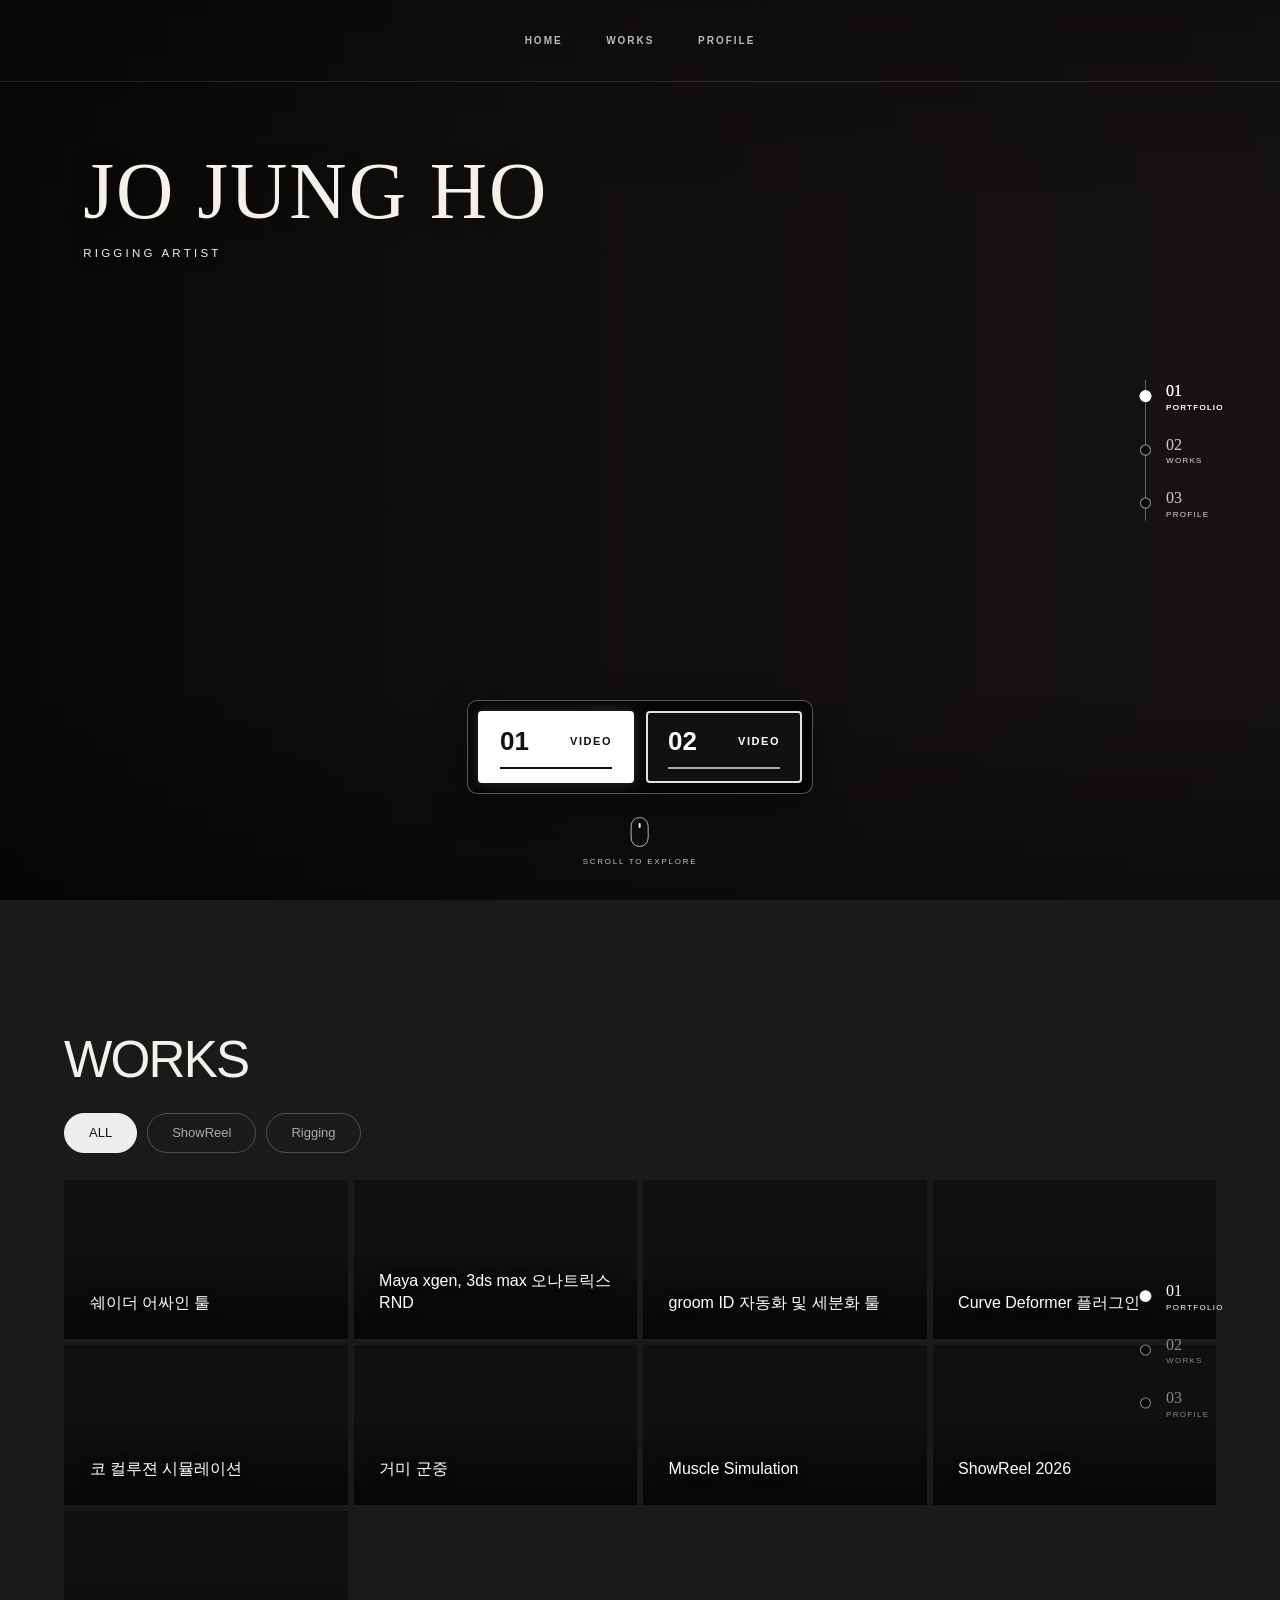
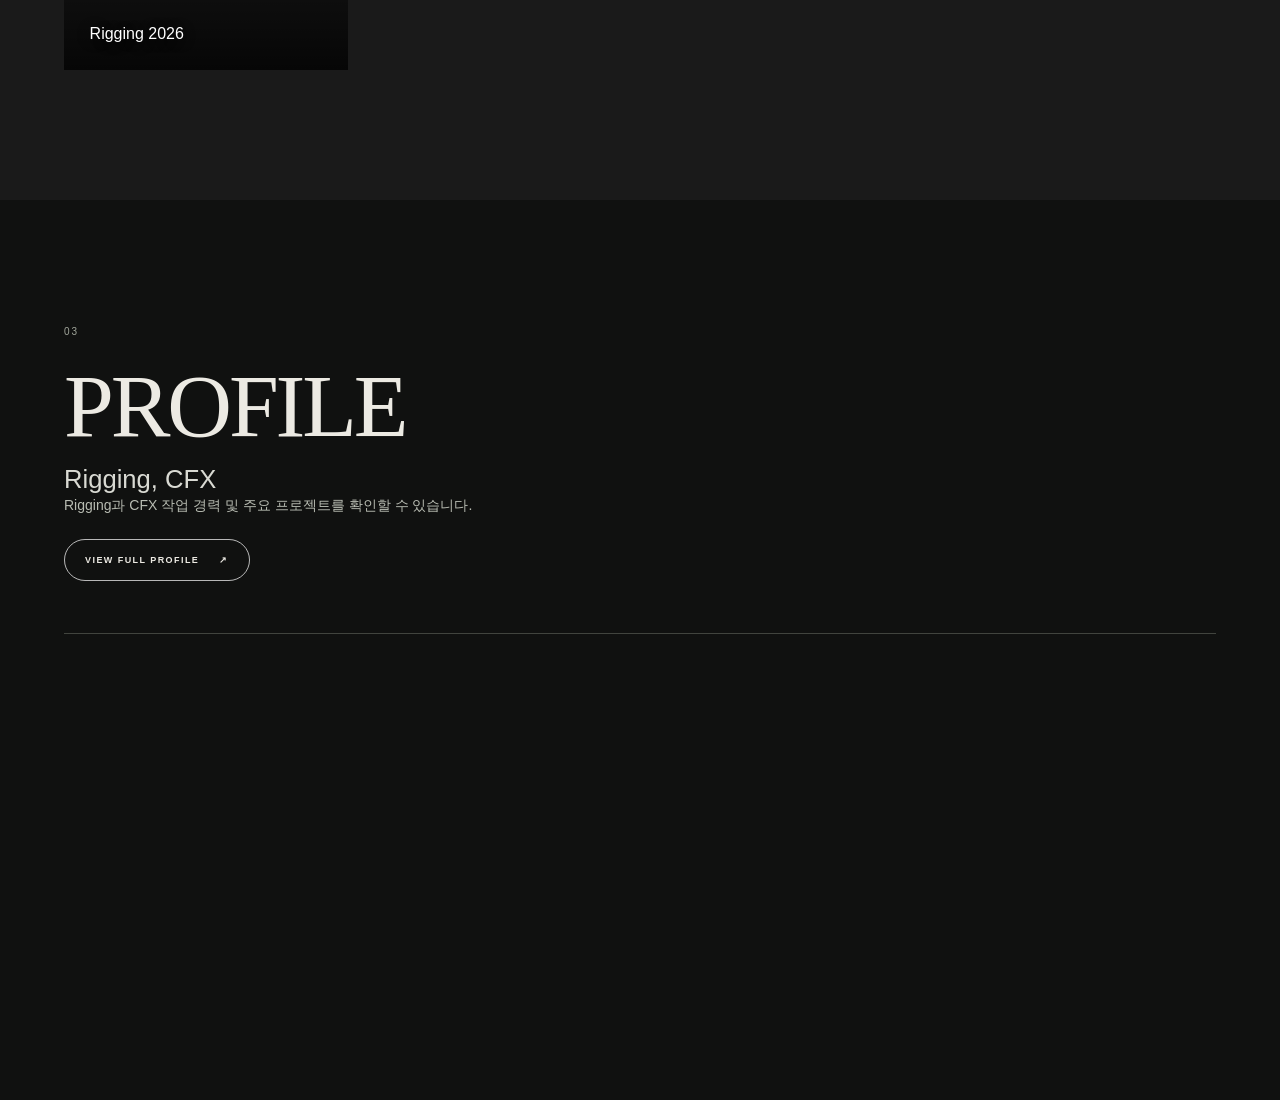
==== commit e953ca04: "Update profile section and works grid" ====
--- a/index.html
+++ b/index.html
@@ -86,24 +86,15 @@
           </a>
         </nav>
       </section>
-      <section class="home-profile page-section" id="profile" aria-labelledby="profile-title">
+      <section class="home-profile page-section" id="profile" aria-labelledby="profile-banner-title">
         <div class="home-profile__content">
           <div class="home-profile__intro">
-            <p class="home-profile__eyebrow">03 <span aria-hidden="true">/</span> PROFILE</p>
-            <h2 id="profile-title">JO JUNGHO</h2>
+            <p class="home-profile__eyebrow">03</p>
+            <h2 id="profile-banner-title">PROFILE</h2>
             <p class="home-profile__specialty">Rigging, CFX</p>
-            <ul class="home-profile__software" aria-label="사용 소프트웨어">
-              <li><img src="assets/software/maya.png" alt="Maya" width="40" height="40" /></li>
-              <li><img src="assets/software/3ds-max.png" alt="3ds Max" width="40" height="40" /></li>
-              <li><img src="assets/software/houdini.png" alt="Houdini" width="40" height="40" /></li>
-              <li><img src="assets/software/unreal-engine.svg" alt="Unreal Engine" width="40" height="40" /></li>
-            </ul>
+            <p class="home-profile__summary">Rigging과 CFX 작업 경력 및 주요 프로젝트를 확인할 수 있습니다.</p>
+            <a class="home-profile__action" href="projects/cloth-simulation.html">VIEW FULL PROFILE <span aria-hidden="true">↗</span></a>
           </div>
-          <section class="home-profile__experience" id="profile-experience" aria-label="경력 및 주요 작업">
-            <ol class="career-list" data-profile-careers>
-              <li class="career-entry"><article><h3>KRAFTON Inc.</h3><p>Rigging · CFX</p></article></li>
-            </ol>
-          </section>
         </div>
         <nav class="section-steps" aria-label="Page sections">
           <a class="section-step" href="#portfolio" data-step="portfolio"><span class="section-step__dot"></span><span class="section-step__number">01</span><span class="section-step__label">PORTFOLIO</span></a>
--- a/styles.css
+++ b/styles.css
@@ -104,7 +104,7 @@
 .home-works .project-container { height: 100%; display: flex; flex-direction: column; justify-content: center; }
 .home-works .works-heading { margin-bottom: clamp(22px, 4vh, 42px); }
 .home-works .works-filters { margin-bottom: clamp(20px, 3vh, 32px); }
-.home-works .works-grid--video { grid-template-columns: repeat(2, minmax(0, 1fr)); }
+.home-works .works-grid--video { grid-template-columns: repeat(4, minmax(0, 1fr)); gap: 6px; }
 .home-works .works-grid--video .work-study__title { font-weight: 500; }
 .home-works .works-empty { align-self: flex-start; }
 
@@ -123,6 +123,7 @@
   .section-step__label { font-size: 7px; }
   .featured__copy { width: min(76vw, 690px); margin-left: 8vw; }
   .featured h2 { font-size: clamp(48px, 8vw, 84px); }
+  .home-works .works-grid--video { grid-template-columns: repeat(2, minmax(0, 1fr)); gap: 6px; }
 }
 
 @media (max-width: 620px) {
@@ -163,7 +164,7 @@
   .home-profile__career-list time { font-size: 9px; }
   .home-works { height: auto; min-height: 100svh; overflow: visible; padding-block: 72px 64px; }
   .home-works .project-container { height: auto; }
-  .home-works .works-grid--video { grid-template-columns: 1fr; }
+  .home-works .works-grid--video { grid-template-columns: 1fr; gap: 6px; }
 }
 
 @media (prefers-reduced-motion: reduce) {
@@ -177,6 +178,7 @@
 .home-profile__eyebrow span { padding-inline: 8px; color: #6d7268; }
 .home-profile__intro h2 { margin: 24px 0 14px; font-family: var(--serif); font-size: clamp(52px, 7vw, 100px); font-weight: 400; line-height: 1; letter-spacing: -.035em; }
 .home-profile__specialty { margin: 0; color: #d9dad3; font-size: clamp(19px, 2vw, 27px); }
+.home-profile__summary { margin: 0 0 22px; color: #b8bcb2; font-size: 14px; line-height: 1.7; }
 .home-profile__software { display: flex; align-items: center; gap: 20px; margin: 25px 0 34px; padding: 0; list-style: none; }
 .home-profile__software img { display: block; width: 36px; height: 36px; object-fit: contain; }
 .home-profile__software li:last-child img { filter: brightness(0) invert(1); }
@@ -238,4 +240,7 @@
 .page-section:not(.is-section-active) > .section-steps { visibility: hidden; pointer-events: none; }
 .home-profile .section-steps { position: fixed; top: 50%; right: clamp(20px, 4.4vw, 76px); float: none; margin: 0; transform: translateY(-50%); }
 @media (max-width: 900px) { .home-profile .section-steps { right: 18px; } }
-@media (max-width: 620px) { .home-profile .section-steps { right: 12px; } }+@media (max-width: 620px) { .home-profile .section-steps { right: 12px; } }.home-profile { padding-inline: 0; }
+.home-profile__content { width: min(1600px, 90%); padding-right: 0; margin-inline: auto; text-align: left; }
+@media (max-width: 900px) { .home-profile__content { width: 84%; } }
+@media (max-width: 620px) { .home-profile__content { width: 86%; } }
